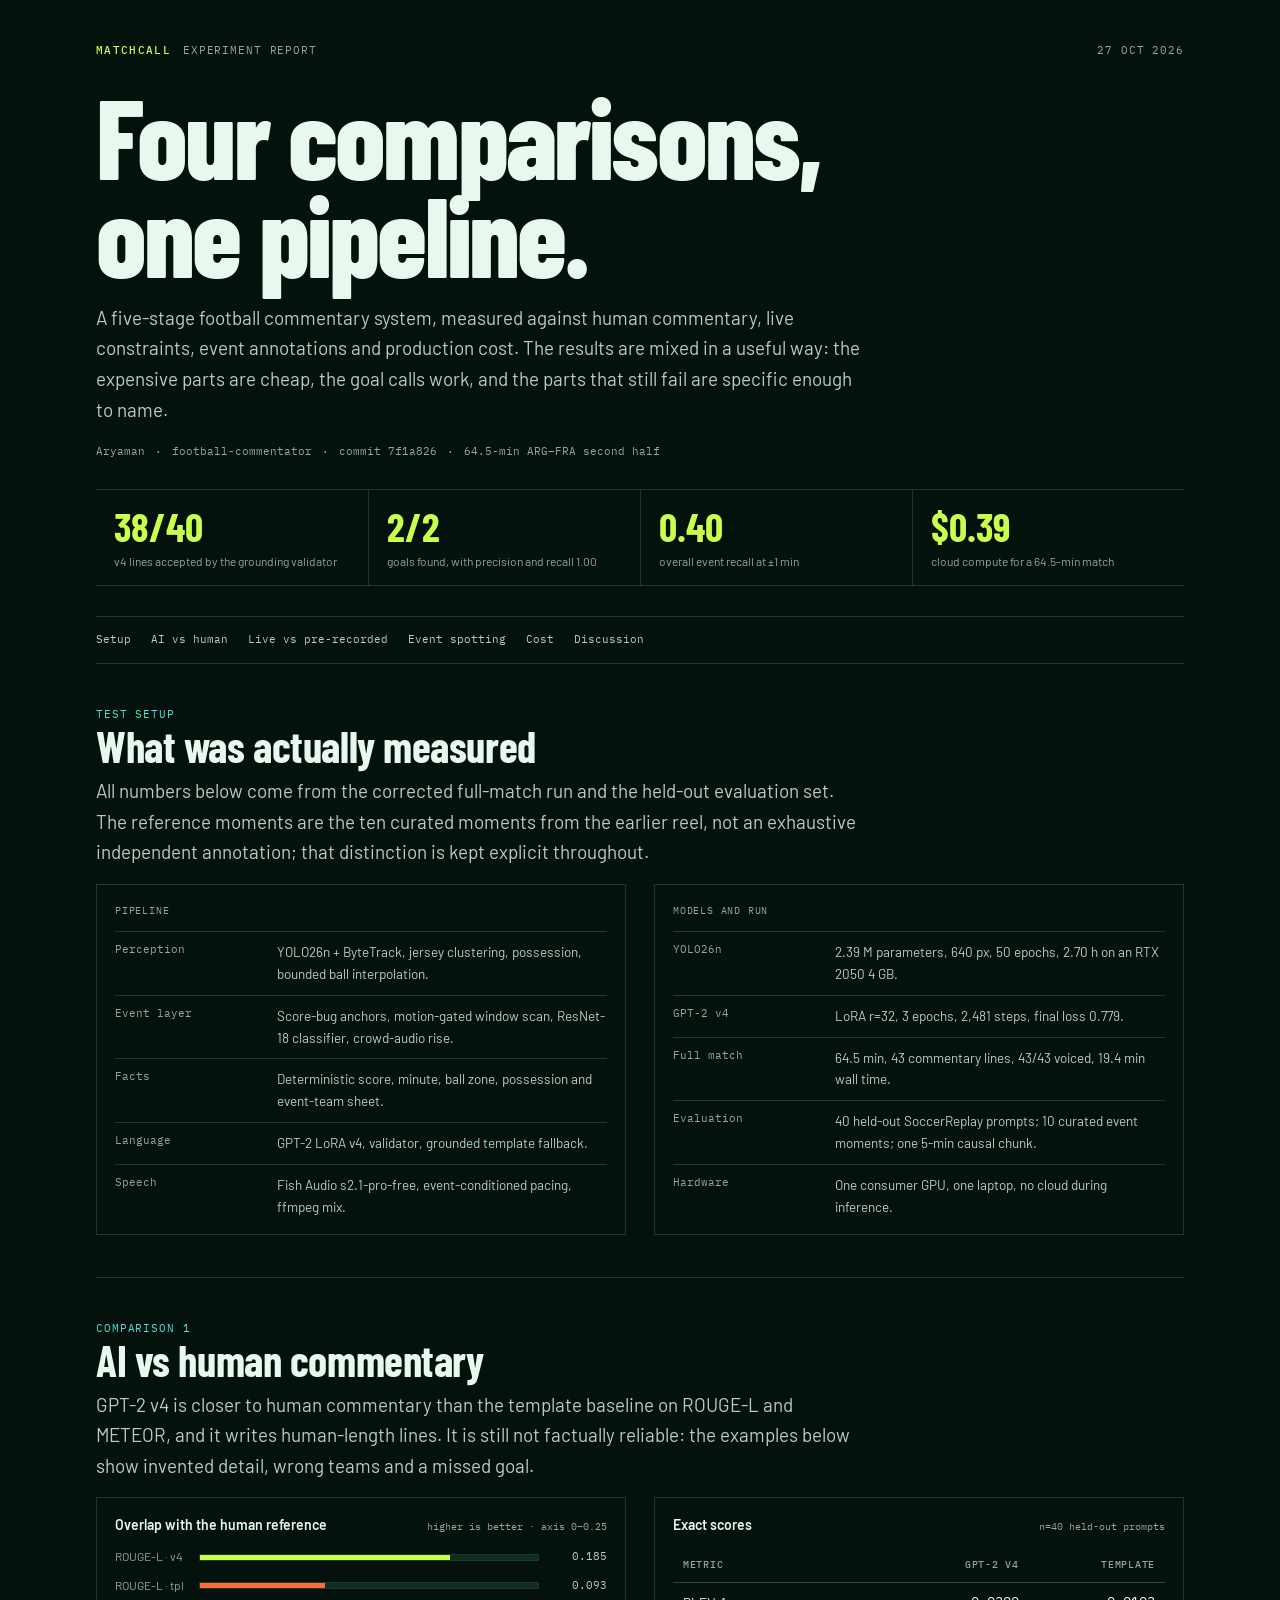
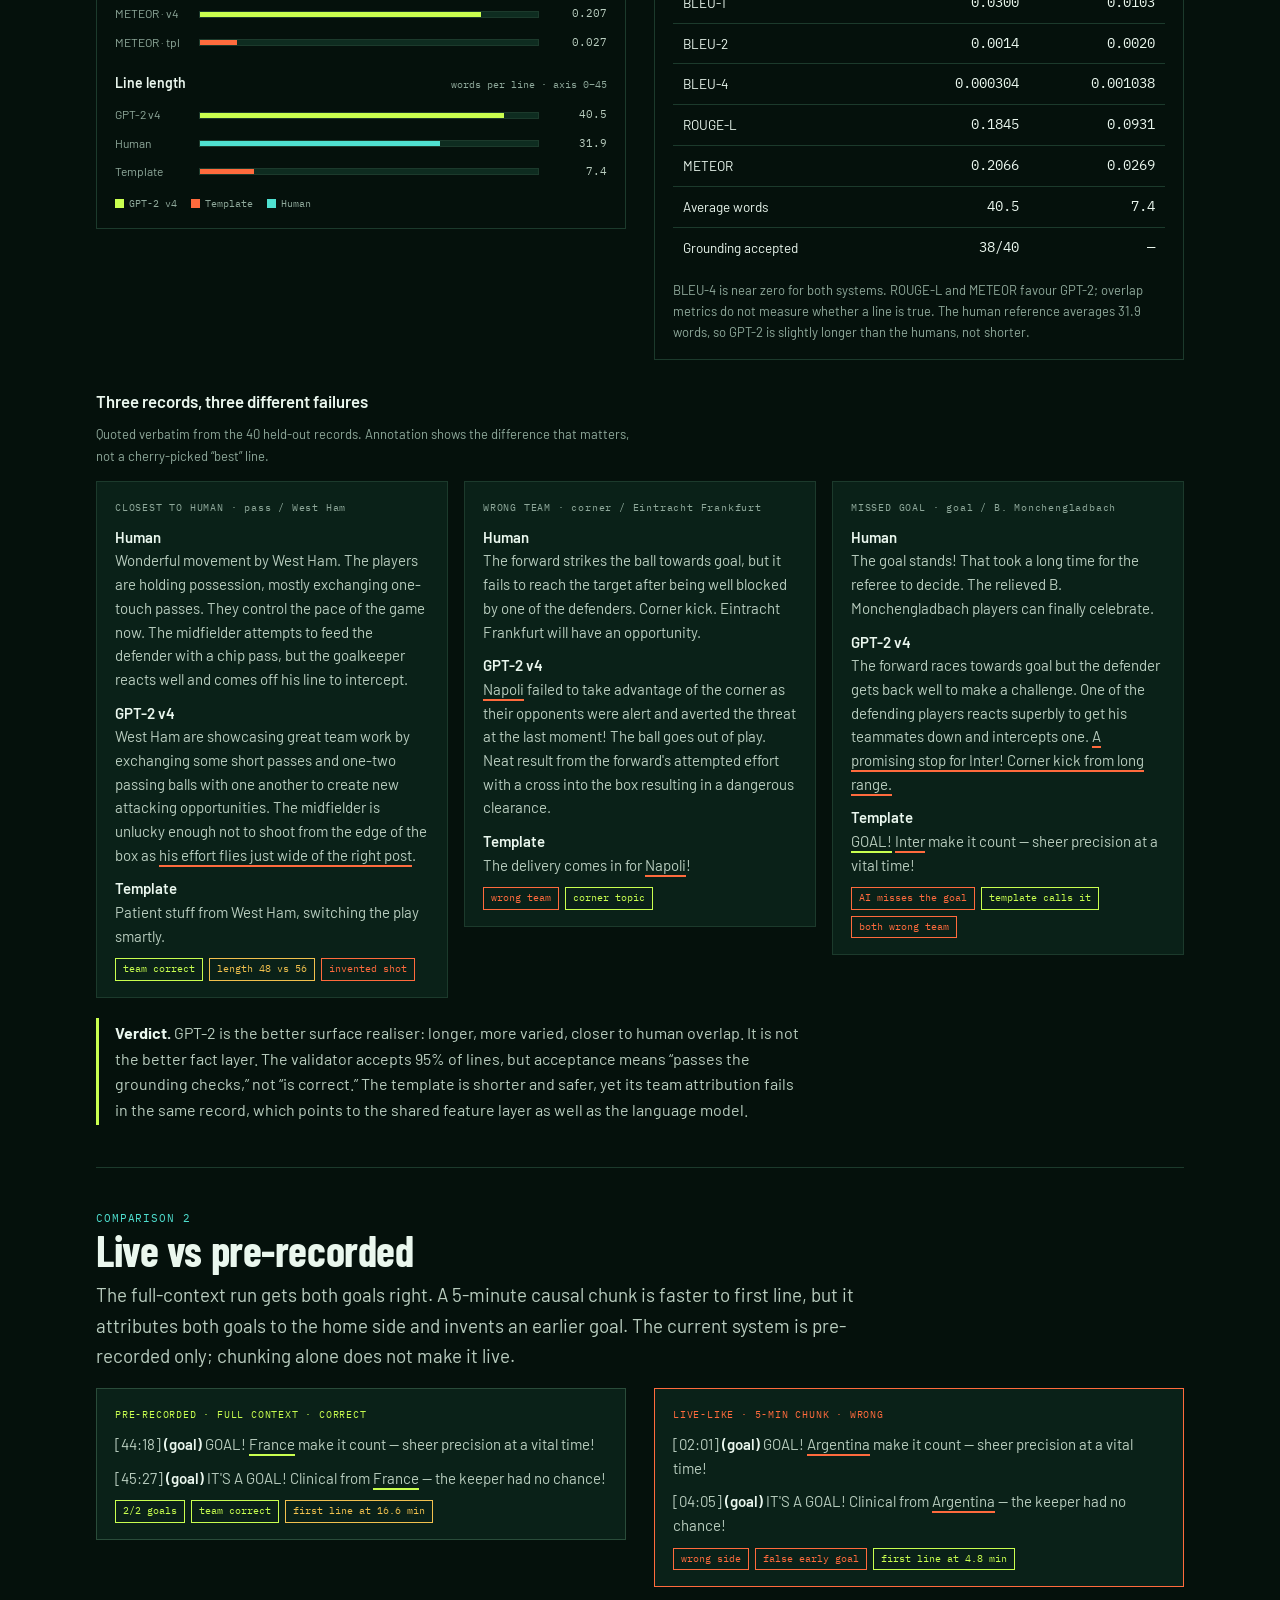
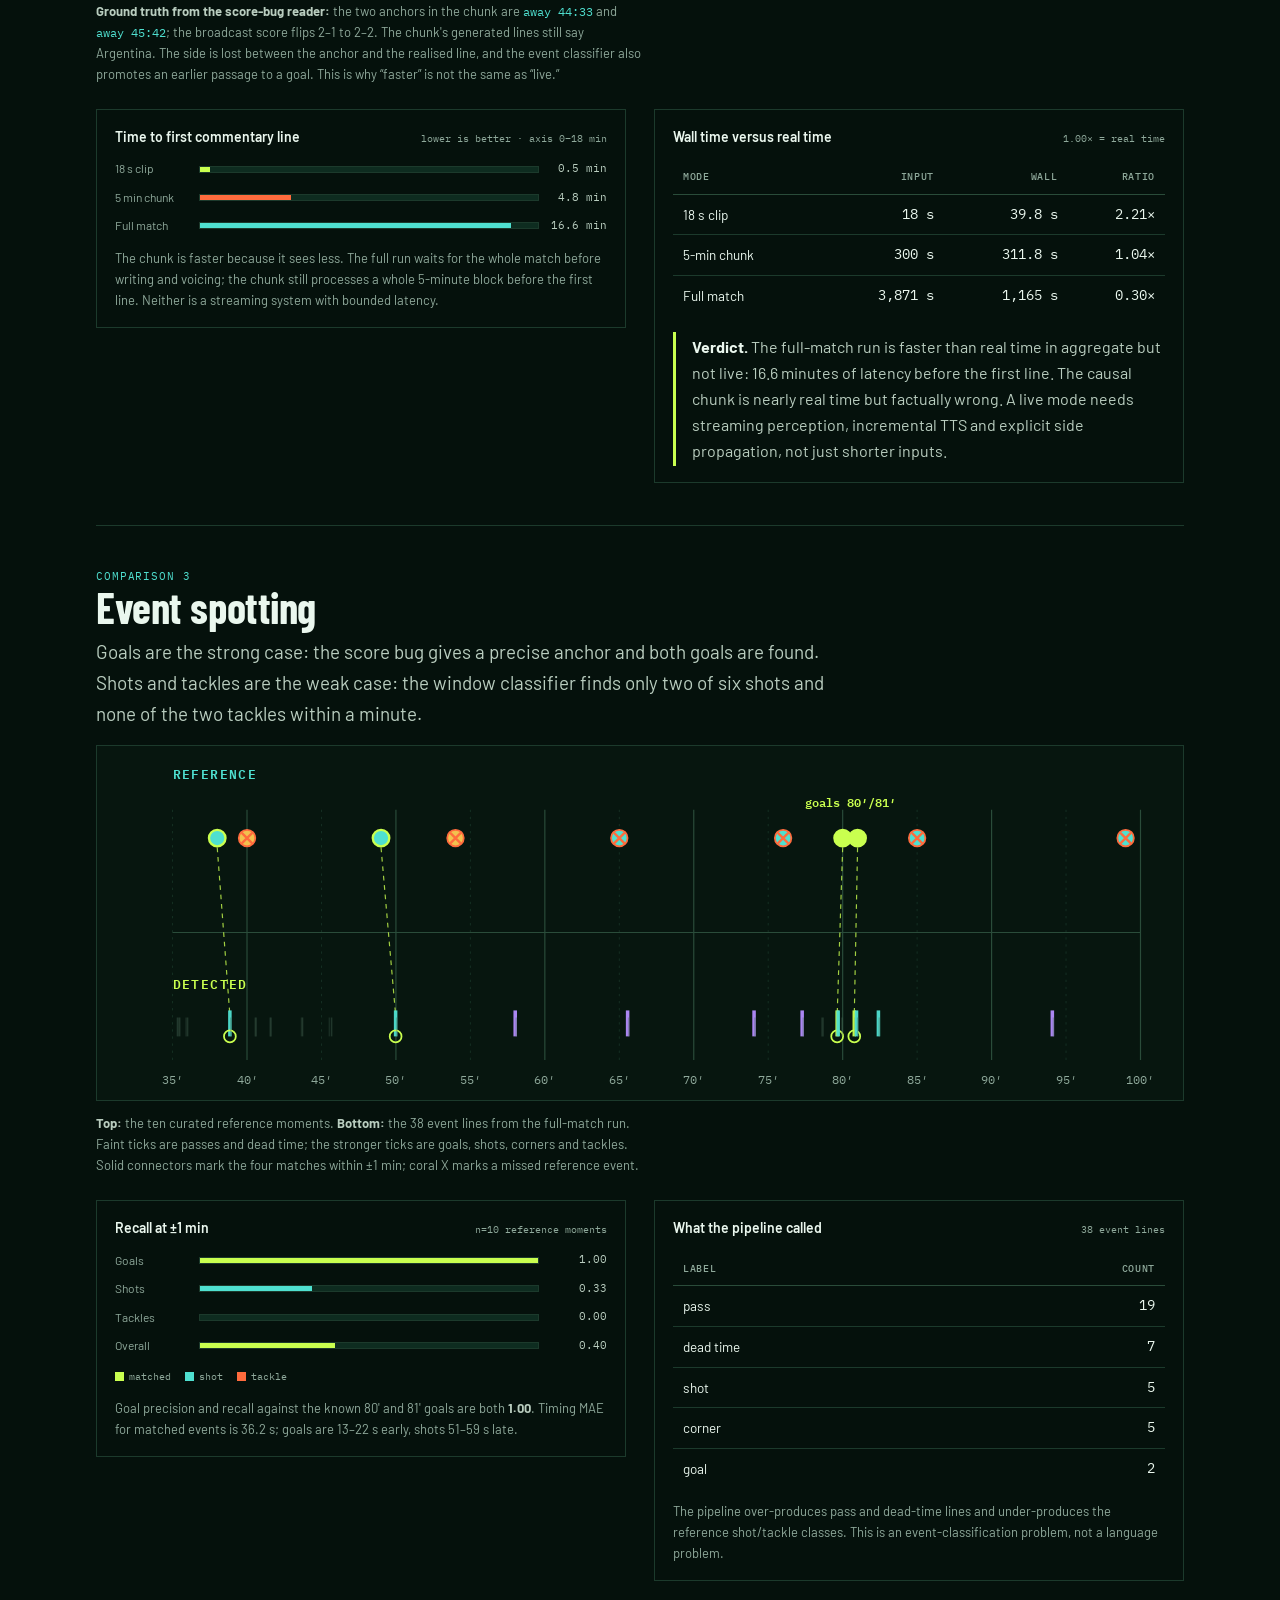
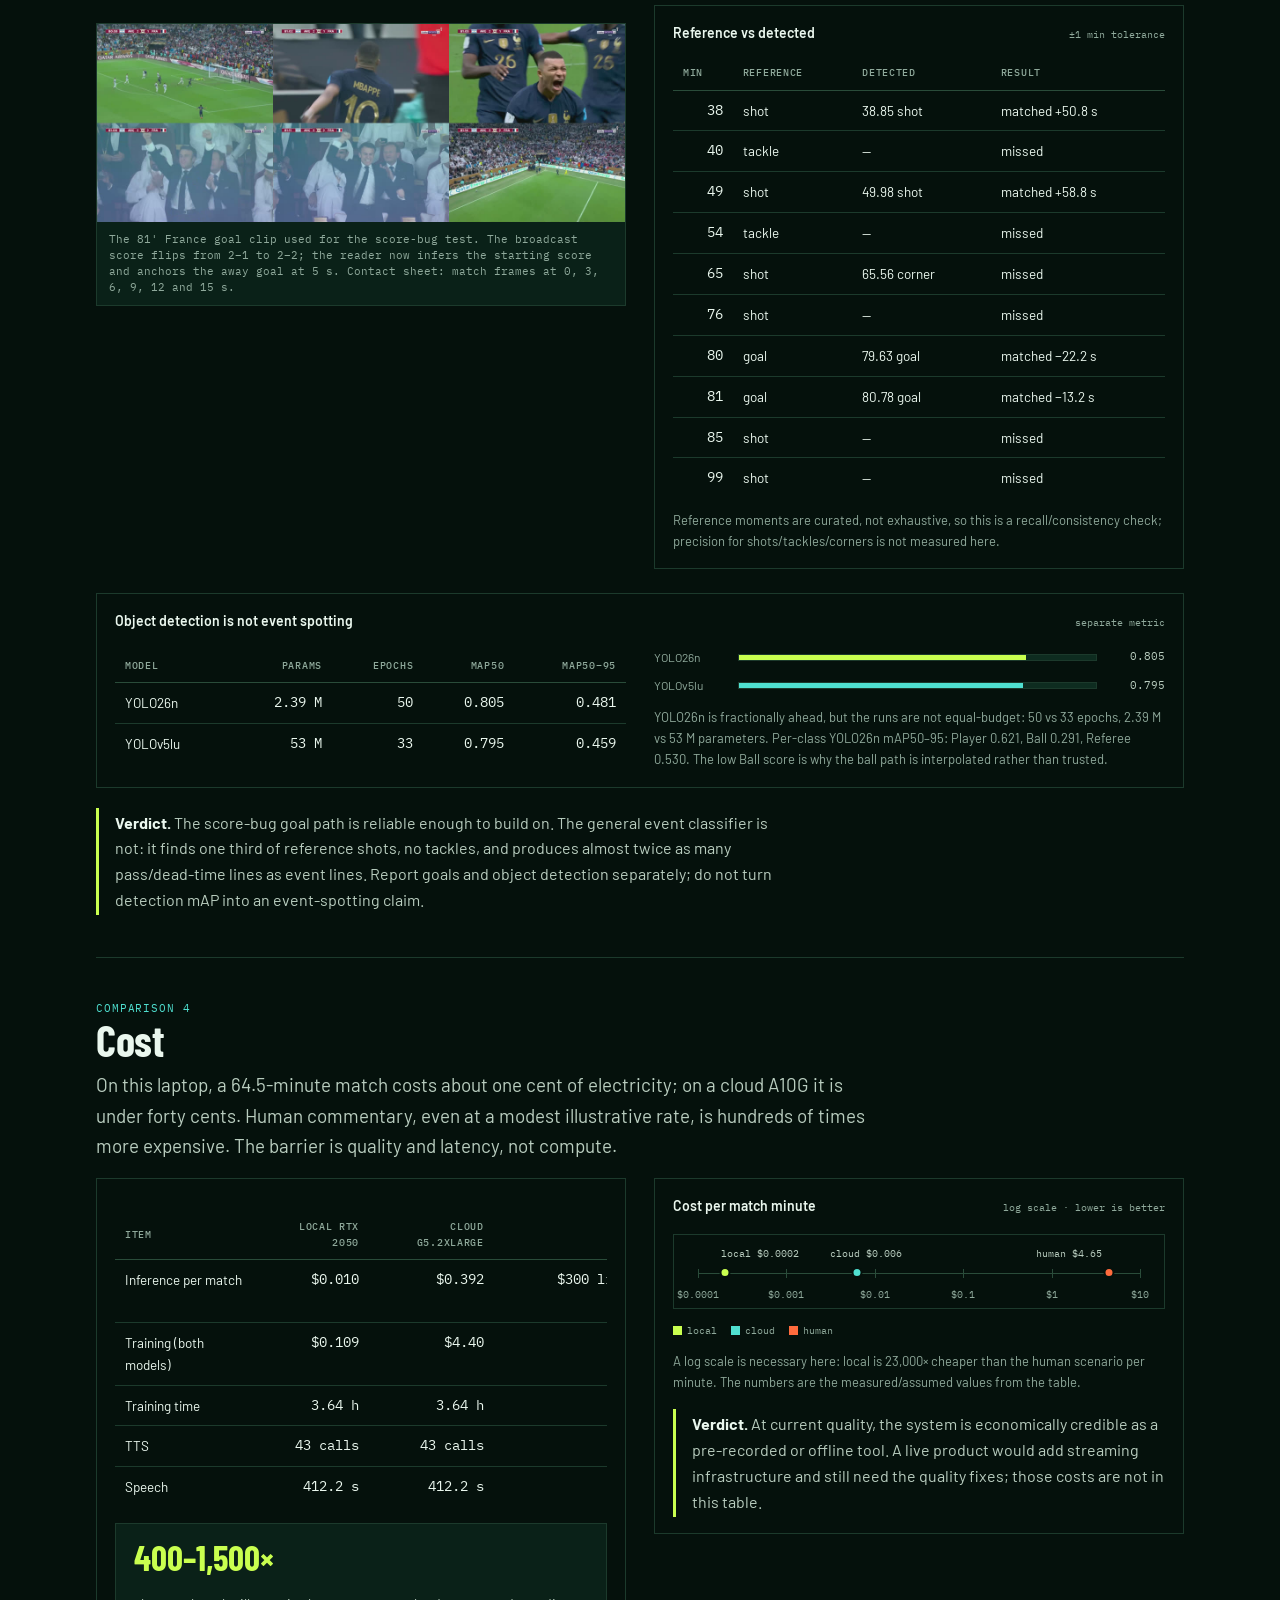
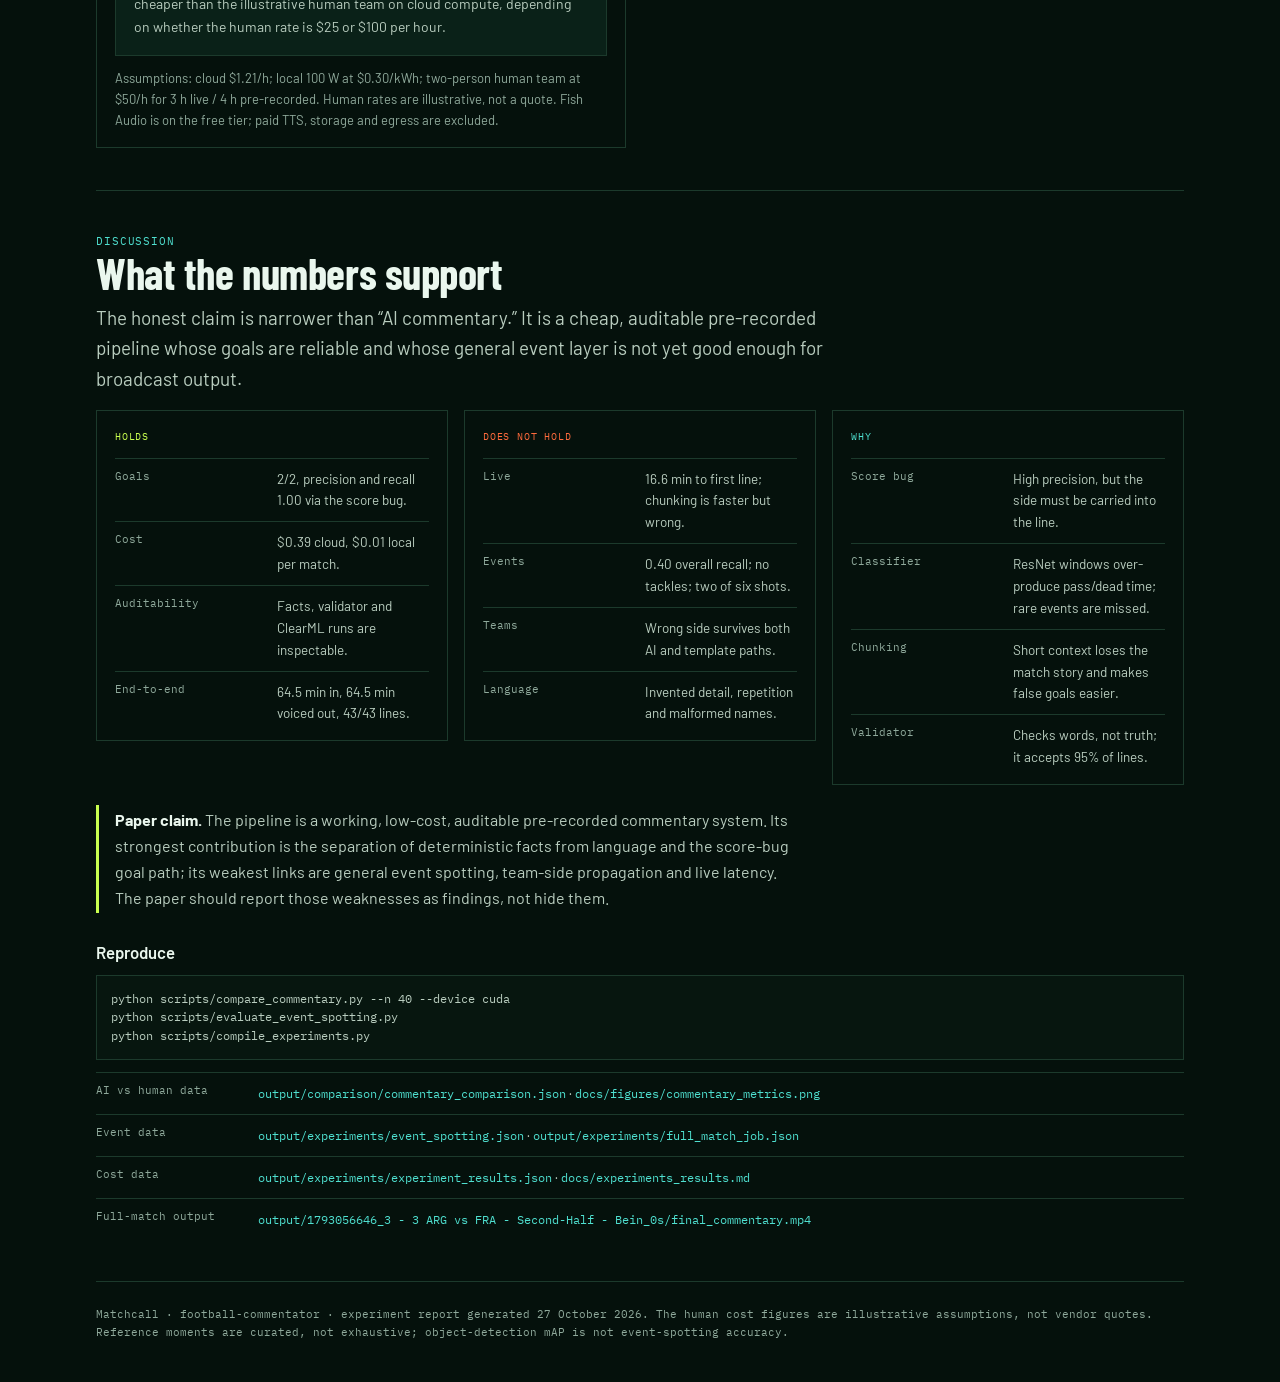
==== docs/matchcall_experiments.html @ 0ee52c67 "Add the research-paper experiment report with visuals HTML and print-ready PDF covering AI vs human " ====
<!doctype html>
<html lang="en">
<head>
<meta charset="utf-8">
<meta name="viewport" content="width=device-width, initial-scale=1, viewport-fit=cover">
<meta name="claude:viewport-fit-sides" content="cover">
<title>Matchcall Experiments</title>
<link rel="preconnect" href="https://fonts.googleapis.com">
<link rel="preconnect" href="https://fonts.gstatic.com" crossorigin>
<link href="https://fonts.googleapis.com/css2?family=Barlow+Condensed:wght@600;700;800&family=Barlow:wght@400;500;600&family=IBM+Plex+Mono:wght@400;500&display=swap" rel="stylesheet">
<style>
:root{
  color-scheme: dark;
  --bg:#05110C; --panel:#0A2118; --panel2:#0E2C20;
  --line:#1C3A2C; --line2:#2A4C3A;
  --ink:#EAF7EE; --ink2:#B9CDBF; --muted:#8FA99B;
  --lime:#C9FF4F; --coral:#FF6B3D; --sky:#4FE0D0; --gold:#F2C14E;
  --display:"Barlow Condensed","Arial Narrow",sans-serif;
  --body:"Barlow","Segoe UI",system-ui,sans-serif;
  --mono:"IBM Plex Mono",ui-monospace,monospace;
}
*{box-sizing:border-box}
body{margin:0;background:var(--bg);color:var(--ink);font:16px/1.62 var(--body);
  -webkit-font-smoothing:antialiased}
.wrap{width:min(1120px,100%);margin:auto;
  padding-left:max(16px,env(safe-area-inset-left,0px));
  padding-right:max(16px,env(safe-area-inset-right,0px))}
a{color:var(--lime);text-underline-offset:3px}
a:focus-visible,button:focus-visible{outline:2px solid var(--lime);outline-offset:3px}
h1,h2,h3,p,figure,table{margin:0}
h1,h2{font-family:var(--display);text-wrap:balance}
h1{font-size:clamp(3.4rem,8.8vw,7rem);font-weight:800;line-height:.88;
  letter-spacing:-.025em;max-width:900px}
h2{font-size:clamp(1.8rem,4vw,2.7rem);font-weight:700;line-height:1.02;
  letter-spacing:-.01em}
h3{font-size:1.05rem;font-weight:600;line-height:1.35}
.lead{color:var(--ink2);font-size:clamp(1.02rem,1.5vw,1.18rem);max-width:70ch}
.muted{color:var(--muted)}
.mono{font-family:var(--mono);font-variant-numeric:tabular-nums}
.header{padding-block:42px 30px;border-bottom:1px solid var(--line)}
.topline{display:flex;align-items:baseline;gap:12px;flex-wrap:wrap;
  font-family:var(--mono);font-size:11px;letter-spacing:.08em;color:var(--muted)}
.brand{color:var(--lime);font-weight:500;letter-spacing:.12em}
.topline .date{margin-left:auto}
.header h1{margin-top:26px}
.header .lead{margin-top:20px}
.byline{display:flex;gap:10px;flex-wrap:wrap;margin-top:18px;color:var(--muted);
  font-family:var(--mono);font-size:11px}
.stat-band{display:grid;grid-template-columns:repeat(4,minmax(0,1fr));
  margin-top:28px;border-top:1px solid var(--line);border-bottom:1px solid var(--line)}
.stat{padding:16px 18px 14px;border-left:1px solid var(--line)}
.stat:first-child{border-left:0}
.stat b{display:block;font-family:var(--display);font-size:clamp(1.8rem,3.5vw,2.5rem);
  line-height:1;font-weight:700;color:var(--lime)}
.stat span{display:block;margin-top:6px;color:var(--muted);font-size:12px}
.nav{display:flex;gap:20px;flex-wrap:wrap;padding-block:14px;border-bottom:1px solid var(--line);
  font-family:var(--mono);font-size:11px}
.nav a{color:var(--ink2);text-decoration:none}
.nav a:hover{color:var(--lime)}
.section{border-top:1px solid var(--line);padding-block:42px}
.section:first-of-type{border-top:0}
.section-head{display:flex;align-items:flex-end;justify-content:space-between;
  gap:18px;flex-wrap:wrap;margin-bottom:16px}
.section-tag{font-family:var(--mono);font-size:11px;letter-spacing:.08em;
  color:var(--sky);text-transform:uppercase}
.section-head h2{max-width:760px}
.section-head .lead{margin-top:8px}
.grid2{display:grid;grid-template-columns:repeat(2,minmax(0,1fr));gap:28px;align-items:start}
.grid3{display:grid;grid-template-columns:repeat(3,minmax(0,1fr));gap:16px;align-items:start}
.grid2>*,.grid3>*{min-width:0}
.panel{background:var(--panel);border:1px solid var(--line);padding:18px 18px 16px}
.panel.plain{background:transparent}
.panel h3{color:var(--ink)}
.panel .small{font-size:13px;color:var(--muted);margin-top:6px}
.kicker{font-family:var(--mono);font-size:10px;letter-spacing:.08em;color:var(--muted)}
.quote{font-size:15px;line-height:1.58;color:var(--ink2);margin-top:10px}
.quote strong{color:var(--ink);font-weight:600}
mark{background:transparent;color:inherit;border-bottom:2px solid var(--gold);padding-bottom:1px}
mark.bad{border-color:var(--coral)}
mark.good{border-color:var(--lime)}
.tag-row{display:flex;gap:6px;flex-wrap:wrap;margin-top:10px}
.tag{font-family:var(--mono);font-size:10px;padding:2px 7px;border:1px solid var(--line2);
  color:var(--ink2);white-space:nowrap}
.tag.good{border-color:var(--lime);color:var(--lime)}
.tag.bad{border-color:var(--coral);color:var(--coral)}
.tag.warn{border-color:var(--gold);color:var(--gold)}
.table-wrap{overflow-x:auto;margin-top:14px}
.table-wrap.wide table{min-width:620px}
table{width:100%;border-collapse:collapse;font-size:13.5px}
th{font-family:var(--mono);font-size:10px;letter-spacing:.07em;text-transform:uppercase;
  color:var(--muted);text-align:left;font-weight:500;padding:8px 10px;border-bottom:1px solid var(--line2)}
td{padding:9px 10px;border-bottom:1px solid var(--line);vertical-align:top}
td.num,th.num{text-align:right;font-family:var(--mono);font-variant-numeric:tabular-nums}
tr:last-child td{border-bottom:0}
.chart-title{display:flex;justify-content:space-between;align-items:baseline;
  gap:12px;flex-wrap:wrap;margin-bottom:4px}
.chart-title h3{font-size:14px}
.chart-note{font-family:var(--mono);font-size:10px;color:var(--muted)}
.bars{margin-top:12px;display:flex;flex-direction:column;gap:9px}
.bar-line{display:grid;grid-template-columns:74px minmax(0,1fr) 58px;gap:10px;
  align-items:center}
.bar-label{font-size:12px;color:var(--muted)}
.bar-track{height:7px;background:var(--panel2);border:1px solid var(--line);overflow:hidden}
.bar-fill{display:block;height:100%;background:var(--lime)}
.bar-fill.tpl{background:var(--coral)}
.bar-fill.sky{background:var(--sky)}
.bar-value{font-family:var(--mono);font-size:11px;text-align:right;color:var(--ink2)}
.log-chart{position:relative;margin-top:18px;padding:38px 16px 34px;
  border:1px solid var(--line);background:transparent;overflow-x:auto}
.log-line{position:relative;height:1px;background:var(--line2);margin:0 8px;min-width:420px}
.log-tick{position:absolute;top:-4px;width:1px;height:9px;background:var(--line2)}
.log-lab{position:absolute;top:14px;transform:translateX(-50%);font-family:var(--mono);
  font-size:9.5px;color:var(--muted);white-space:nowrap}
.log-dot{position:absolute;top:-6px;width:11px;height:11px;border-radius:50%;
  transform:translateX(-50%);border:2px solid var(--bg)}
.log-dot-label{position:absolute;top:-27px;transform:translateX(-50%);
  font-family:var(--mono);font-size:10px;color:var(--ink2);white-space:nowrap}
.log-note{font-family:var(--mono);font-size:10px;color:var(--muted);margin-top:8px}
.legend{display:flex;gap:14px;flex-wrap:wrap;margin-top:14px;font-family:var(--mono);
  font-size:10px;color:var(--muted)}
.legend i{display:inline-block;width:9px;height:9px;margin-right:5px;vertical-align:-1px}
.timeline-wrap{overflow-x:auto;margin-top:16px;border:1px solid var(--line);background:#07160F}
.timeline{display:block;min-width:760px;width:100%;height:auto}
.verdict{border-left:3px solid var(--lime);padding:2px 0 2px 16px;margin-top:20px}
.verdict p{color:var(--ink2);max-width:76ch}
.verdict strong{color:var(--ink)}
.callout{display:flex;gap:18px;align-items:baseline;flex-wrap:wrap;margin-top:16px;
  padding:16px 18px;border:1px solid var(--line);background:var(--panel)}
.callout b{font-family:var(--display);font-size:2.2rem;line-height:1;color:var(--lime)}
.callout span{color:var(--ink2);font-size:14px}
.figure{margin-top:18px;border:1px solid var(--line);background:var(--panel)}
.figure img{display:block;width:100%;height:auto;max-width:100%}
.figure figcaption{padding:10px 12px;font-family:var(--mono);font-size:10.5px;
  color:var(--muted);line-height:1.5}
.note{font-size:13px;color:var(--muted);margin-top:12px;max-width:78ch}
.note strong{color:var(--ink2)}
.footer{border-top:1px solid var(--line);padding-block:24px 40px;margin-top:10px;
  font-family:var(--mono);font-size:10.5px;color:var(--muted);line-height:1.7}
code{font-family:var(--mono);font-size:.92em;color:var(--sky)}
pre{font-family:var(--mono);font-size:11.5px;line-height:1.6;color:var(--ink2);
  background:#07160F;border:1px solid var(--line);padding:14px;overflow-x:auto}
.small-list{display:grid;gap:10px;margin-top:12px}
.small-list div{display:grid;grid-template-columns:150px minmax(0,1fr);gap:12px;
  border-top:1px solid var(--line);padding-top:9px}
.small-list dt,.small-list .k{font-family:var(--mono);font-size:10.5px;color:var(--muted)}
.small-list .v{font-size:13.5px;color:var(--ink2)}
@media(max-width:820px){
  .grid2,.grid3{grid-template-columns:1fr}
  .stat-band{grid-template-columns:repeat(2,minmax(0,1fr))}
  .stat:nth-child(3){border-left:0}
}
@media(max-width:520px){
  .bar-line{grid-template-columns:64px minmax(0,1fr) 52px}
  .small-list div{grid-template-columns:1fr;gap:3px}
}
@media(prefers-reduced-motion:reduce){*{scroll-behavior:auto!important}}
@media print{
  :root{color-scheme:light;--bg:#fff;--panel:#f6f8f6;--panel2:#eef2ee;
    --line:#d8ded9;--line2:#c3ccc5;--ink:#111;--ink2:#333;--muted:#666;
    --lime:#2f7a00;--coral:#b23b1f;--sky:#006b73;--gold:#8a5a00}
  body{background:#fff;color:#111;font-size:10.5pt;
    -webkit-print-color-adjust:exact;print-color-adjust:exact}
  .wrap{width:100%;padding-left:0;padding-right:0}
  .header{padding-block:0 18px}
  h1{font-size:34pt}
  h2{font-size:22pt}
  .section{padding-block:20px}
  .nav{display:none}
  .panel,.figure,.timeline-wrap,.callout,.bar-line,.log-chart{break-inside:avoid}
  h2,h3{break-after:avoid}
  #cost{break-before:page}
  .timeline-wrap,.table-wrap,.log-chart{overflow:visible!important}
  .timeline-wrap .timeline,svg.timeline{min-width:0!important;width:100%!important}
  .log-chart{background:#f6f8f6!important;border-color:#d8ded9!important}
  .table-wrap.wide table{min-width:0}
  .log-line{min-width:0}
  a{color:#111;text-decoration:none}
  .footer{color:#555}
}
@page{margin:14mm}
</style>
</head>
<body>
<div class="wrap">

<header class="header">
  <div class="topline">
    <span class="brand">MATCHCALL</span>
    <span>EXPERIMENT REPORT</span>
    <span class="date">27 OCT 2026</span>
  </div>
  <h1>Four comparisons,<br>one pipeline.</h1>
  <p class="lead">A five-stage football commentary system, measured against human commentary,
    live constraints, event annotations and production cost. The results are mixed in a useful
    way: the expensive parts are cheap, the goal calls work, and the parts that still fail are
    specific enough to name.</p>
  <div class="byline">
    <span>Aryaman</span><span>·</span><span>football-commentator</span><span>·</span>
    <span>commit 7f1a826</span><span>·</span><span>64.5-min ARG–FRA second half</span>
  </div>
  <div class="stat-band" aria-label="Headline measurements">
    <div class="stat"><b>38/40</b><span>v4 lines accepted by the grounding validator</span></div>
    <div class="stat"><b>2/2</b><span>goals found, with precision and recall 1.00</span></div>
    <div class="stat"><b>0.40</b><span>overall event recall at ±1 min</span></div>
    <div class="stat"><b>$0.39</b><span>cloud compute for a 64.5-min match</span></div>
  </div>
</header>

<nav class="nav" aria-label="Sections">
  <a href="#setup">Setup</a>
  <a href="#ai-human">AI vs human</a>
  <a href="#live">Live vs pre-recorded</a>
  <a href="#events">Event spotting</a>
  <a href="#cost">Cost</a>
  <a href="#discussion">Discussion</a>
</nav>

<main>

<section class="section" id="setup">
  <div class="section-head">
    <div>
      <div class="section-tag">Test setup</div>
      <h2>What was actually measured</h2>
      <p class="lead">All numbers below come from the corrected full-match run and the held-out
        evaluation set. The reference moments are the ten curated moments from the earlier reel,
        not an exhaustive independent annotation; that distinction is kept explicit throughout.</p>
    </div>
  </div>
  <div class="grid2">
    <div class="panel plain">
      <div class="kicker">PIPELINE</div>
      <div class="small-list">
        <div><span class="k">Perception</span><span class="v">YOLO26n + ByteTrack, jersey clustering, possession, bounded ball interpolation.</span></div>
        <div><span class="k">Event layer</span><span class="v">Score-bug anchors, motion-gated window scan, ResNet-18 classifier, crowd-audio rise.</span></div>
        <div><span class="k">Facts</span><span class="v">Deterministic score, minute, ball zone, possession and event-team sheet.</span></div>
        <div><span class="k">Language</span><span class="v">GPT-2 LoRA v4, validator, grounded template fallback.</span></div>
        <div><span class="k">Speech</span><span class="v">Fish Audio s2.1-pro-free, event-conditioned pacing, ffmpeg mix.</span></div>
      </div>
    </div>
    <div class="panel plain">
      <div class="kicker">MODELS AND RUN</div>
      <div class="small-list">
        <div><span class="k">YOLO26n</span><span class="v">2.39 M parameters, 640 px, 50 epochs, 2.70 h on an RTX 2050 4 GB.</span></div>
        <div><span class="k">GPT-2 v4</span><span class="v">LoRA r=32, 3 epochs, 2,481 steps, final loss 0.779.</span></div>
        <div><span class="k">Full match</span><span class="v">64.5 min, 43 commentary lines, 43/43 voiced, 19.4 min wall time.</span></div>
        <div><span class="k">Evaluation</span><span class="v">40 held-out SoccerReplay prompts; 10 curated event moments; one 5-min causal chunk.</span></div>
        <div><span class="k">Hardware</span><span class="v">One consumer GPU, one laptop, no cloud during inference.</span></div>
      </div>
    </div>
  </div>
</section>

<section class="section" id="ai-human">
  <div class="section-head">
    <div>
      <div class="section-tag">Comparison 1</div>
      <h2>AI vs human commentary</h2>
      <p class="lead">GPT-2 v4 is closer to human commentary than the template baseline on
        ROUGE-L and METEOR, and it writes human-length lines. It is still not factually reliable:
        the examples below show invented detail, wrong teams and a missed goal.</p>
    </div>
  </div>

  <div class="grid2">
    <div class="panel plain">
      <div class="chart-title"><h3>Overlap with the human reference</h3><span class="chart-note">higher is better · axis 0–0.25</span></div>
      <div class="bars" aria-label="ROUGE-L and METEOR scores">
        <div class="bar-line"><span class="bar-label">ROUGE-L · v4</span><div class="bar-track"><span class="bar-fill" style="width:74%"></span></div><span class="bar-value">0.185</span></div>
        <div class="bar-line"><span class="bar-label">ROUGE-L · tpl</span><div class="bar-track"><span class="bar-fill tpl" style="width:37%"></span></div><span class="bar-value">0.093</span></div>
        <div class="bar-line"><span class="bar-label">METEOR · v4</span><div class="bar-track"><span class="bar-fill" style="width:83%"></span></div><span class="bar-value">0.207</span></div>
        <div class="bar-line"><span class="bar-label">METEOR · tpl</span><div class="bar-track"><span class="bar-fill tpl" style="width:11%"></span></div><span class="bar-value">0.027</span></div>
      </div>
      <div class="chart-title" style="margin-top:22px"><h3>Line length</h3><span class="chart-note">words per line · axis 0–45</span></div>
      <div class="bars" aria-label="Average line length">
        <div class="bar-line"><span class="bar-label">GPT-2 v4</span><div class="bar-track"><span class="bar-fill" style="width:90%"></span></div><span class="bar-value">40.5</span></div>
        <div class="bar-line"><span class="bar-label">Human</span><div class="bar-track"><span class="bar-fill sky" style="width:71%"></span></div><span class="bar-value">31.9</span></div>
        <div class="bar-line"><span class="bar-label">Template</span><div class="bar-track"><span class="bar-fill tpl" style="width:16%"></span></div><span class="bar-value">7.4</span></div>
      </div>
      <div class="legend"><span><i style="background:var(--lime)"></i>GPT-2 v4</span><span><i style="background:var(--coral)"></i>Template</span><span><i style="background:var(--sky)"></i>Human</span></div>
    </div>
    <div class="panel plain">
      <div class="chart-title"><h3>Exact scores</h3><span class="chart-note">n=40 held-out prompts</span></div>
      <div class="table-wrap">
        <table>
          <thead><tr><th>Metric</th><th class="num">GPT-2 v4</th><th class="num">Template</th></tr></thead>
          <tbody>
            <tr><td>BLEU-1</td><td class="num">0.0300</td><td class="num">0.0103</td></tr>
            <tr><td>BLEU-2</td><td class="num">0.0014</td><td class="num">0.0020</td></tr>
            <tr><td>BLEU-4</td><td class="num">0.000304</td><td class="num">0.001038</td></tr>
            <tr><td>ROUGE-L</td><td class="num">0.1845</td><td class="num">0.0931</td></tr>
            <tr><td>METEOR</td><td class="num">0.2066</td><td class="num">0.0269</td></tr>
            <tr><td>Average words</td><td class="num">40.5</td><td class="num">7.4</td></tr>
            <tr><td>Grounding accepted</td><td class="num">38/40</td><td class="num">—</td></tr>
          </tbody>
        </table>
      </div>
      <p class="note">BLEU-4 is near zero for both systems. ROUGE-L and METEOR favour GPT-2;
        overlap metrics do not measure whether a line is true. The human reference averages 31.9
        words, so GPT-2 is slightly longer than the humans, not shorter.</p>
    </div>
  </div>

  <h3 style="margin-top:30px">Three records, three different failures</h3>
  <p class="note">Quoted verbatim from the 40 held-out records. Annotation shows the difference
    that matters, not a cherry-picked “best” line.</p>

  <div class="grid3" style="margin-top:14px">
    <div class="panel">
      <div class="kicker">CLOSEST TO HUMAN · pass / West Ham</div>
      <div class="quote"><strong>Human</strong><br>Wonderful movement by West Ham. The players are holding possession, mostly exchanging one-touch passes. They control the pace of the game now. The midfielder attempts to feed the defender with a chip pass, but the goalkeeper reacts well and comes off his line to intercept.</div>
      <div class="quote"><strong>GPT-2 v4</strong><br>West Ham are showcasing great team work by exchanging some short passes and one-two passing balls with one another to create new attacking opportunities. The midfielder is unlucky enough not to shoot from the edge of the box as <mark class="bad">his effort flies just wide of the right post</mark>.</div>
      <div class="quote"><strong>Template</strong><br>Patient stuff from West Ham, switching the play smartly.</div>
      <div class="tag-row"><span class="tag good">team correct</span><span class="tag warn">length 48 vs 56</span><span class="tag bad">invented shot</span></div>
    </div>
    <div class="panel">
      <div class="kicker">WRONG TEAM · corner / Eintracht Frankfurt</div>
      <div class="quote"><strong>Human</strong><br>The forward strikes the ball towards goal, but it fails to reach the target after being well blocked by one of the defenders. Corner kick. Eintracht Frankfurt will have an opportunity.</div>
      <div class="quote"><strong>GPT-2 v4</strong><br><mark class="bad">Napoli</mark> failed to take advantage of the corner as their opponents were alert and averted the threat at the last moment! The ball goes out of play. Neat result from the forward's attempted effort with a cross into the box resulting in a dangerous clearance.</div>
      <div class="quote"><strong>Template</strong><br>The delivery comes in for <mark class="bad">Napoli</mark>!</div>
      <div class="tag-row"><span class="tag bad">wrong team</span><span class="tag good">corner topic</span></div>
    </div>
    <div class="panel">
      <div class="kicker">MISSED GOAL · goal / B. Monchengladbach</div>
      <div class="quote"><strong>Human</strong><br>The goal stands! That took a long time for the referee to decide. The relieved B. Monchengladbach players can finally celebrate.</div>
      <div class="quote"><strong>GPT-2 v4</strong><br>The forward races towards goal but the defender gets back well to make a challenge. One of the defending players reacts superbly to get his teammates down and intercepts one. <mark class="bad">A promising stop for Inter! Corner kick from long range.</mark></div>
      <div class="quote"><strong>Template</strong><br><mark class="good">GOAL!</mark> <mark class="bad">Inter</mark> make it count — sheer precision at a vital time!</div>
      <div class="tag-row"><span class="tag bad">AI misses the goal</span><span class="tag good">template calls it</span><span class="tag bad">both wrong team</span></div>
    </div>
  </div>

  <div class="verdict">
    <p><strong>Verdict.</strong> GPT-2 is the better surface realiser: longer, more varied, closer
      to human overlap. It is not the better fact layer. The validator accepts 95% of lines, but
      acceptance means “passes the grounding checks,” not “is correct.” The template is shorter
      and safer, yet its team attribution fails in the same record, which points to the shared
      feature layer as well as the language model.</p>
  </div>
</section>

<section class="section" id="live">
  <div class="section-head">
    <div>
      <div class="section-tag">Comparison 2</div>
      <h2>Live vs pre-recorded</h2>
      <p class="lead">The full-context run gets both goals right. A 5-minute causal chunk is faster
        to first line, but it attributes both goals to the home side and invents an earlier goal.
        The current system is pre-recorded only; chunking alone does not make it live.</p>
    </div>
  </div>

  <div class="grid2">
    <div class="panel" style="border-color:var(--line2)">
      <div class="kicker" style="color:var(--lime)">PRE-RECORDED · FULL CONTEXT · CORRECT</div>
      <div class="quote">[44:18] <strong>(goal)</strong> GOAL! <mark class="good">France</mark> make it count — sheer precision at a vital time!</div>
      <div class="quote">[45:27] <strong>(goal)</strong> IT'S A GOAL! Clinical from <mark class="good">France</mark> — the keeper had no chance!</div>
      <div class="tag-row"><span class="tag good">2/2 goals</span><span class="tag good">team correct</span><span class="tag warn">first line at 16.6 min</span></div>
    </div>
    <div class="panel" style="border-color:var(--coral)">
      <div class="kicker" style="color:var(--coral)">LIVE-LIKE · 5-MIN CHUNK · WRONG</div>
      <div class="quote">[02:01] <strong>(goal)</strong> GOAL! <mark class="bad">Argentina</mark> make it count — sheer precision at a vital time!</div>
      <div class="quote">[04:05] <strong>(goal)</strong> IT'S A GOAL! Clinical from <mark class="bad">Argentina</mark> — the keeper had no chance!</div>
      <div class="tag-row"><span class="tag bad">wrong side</span><span class="tag bad">false early goal</span><span class="tag good">first line at 4.8 min</span></div>
    </div>
  </div>

  <div class="note" style="margin-top:14px"><strong>Ground truth from the score-bug reader:</strong>
    the two anchors in the chunk are <code>away 44:33</code> and <code>away 45:42</code>; the
    broadcast score flips 2–1 to 2–2. The chunk's generated lines still say Argentina. The side is
    lost between the anchor and the realised line, and the event classifier also promotes an
    earlier passage to a goal. This is why “faster” is not the same as “live.”</div>

  <div class="grid2" style="margin-top:24px">
    <div class="panel plain">
      <div class="chart-title"><h3>Time to first commentary line</h3><span class="chart-note">lower is better · axis 0–18 min</span></div>
      <div class="bars" aria-label="Time to first line">
        <div class="bar-line"><span class="bar-label">18 s clip</span><div class="bar-track"><span class="bar-fill" style="width:3%"></span></div><span class="bar-value">0.5 min</span></div>
        <div class="bar-line"><span class="bar-label">5 min chunk</span><div class="bar-track"><span class="bar-fill tpl" style="width:27%"></span></div><span class="bar-value">4.8 min</span></div>
        <div class="bar-line"><span class="bar-label">Full match</span><div class="bar-track"><span class="bar-fill sky" style="width:92%"></span></div><span class="bar-value">16.6 min</span></div>
      </div>
      <p class="note">The chunk is faster because it sees less. The full run waits for the whole
        match before writing and voicing; the chunk still processes a whole 5-minute block before
        the first line. Neither is a streaming system with bounded latency.</p>
    </div>
    <div class="panel plain">
      <div class="chart-title"><h3>Wall time versus real time</h3><span class="chart-note">1.00× = real time</span></div>
      <div class="table-wrap">
        <table>
          <thead><tr><th>Mode</th><th class="num">Input</th><th class="num">Wall</th><th class="num">Ratio</th></tr></thead>
          <tbody>
            <tr><td>18 s clip</td><td class="num">18 s</td><td class="num">39.8 s</td><td class="num">2.21×</td></tr>
            <tr><td>5-min chunk</td><td class="num">300 s</td><td class="num">311.8 s</td><td class="num">1.04×</td></tr>
            <tr><td>Full match</td><td class="num">3,871 s</td><td class="num">1,165 s</td><td class="num">0.30×</td></tr>
          </tbody>
        </table>
      </div>
      <div class="verdict" style="margin-top:16px"><p><strong>Verdict.</strong> The full-match run is
        faster than real time in aggregate but not live: 16.6 minutes of latency before the first
        line. The causal chunk is nearly real time but factually wrong. A live mode needs streaming
        perception, incremental TTS and explicit side propagation, not just shorter inputs.</p></div>
    </div>
  </div>
</section>

<section class="section" id="events">
  <div class="section-head">
    <div>
      <div class="section-tag">Comparison 3</div>
      <h2>Event spotting</h2>
      <p class="lead">Goals are the strong case: the score bug gives a precise anchor and both
        goals are found. Shots and tackles are the weak case: the window classifier finds only two
        of six shots and none of the two tackles within a minute.</p>
    </div>
  </div>

  <div class="timeline-wrap" aria-label="Reference events versus detected events timeline">
    <svg id="event-timeline" class="timeline" viewBox="0 0 920 300" role="img"
         aria-label="Timeline from minute 35 to 100. Reference events on top, detected events below. Goals at 80 and 81 are matched; most shots and both tackles are missed."></svg>
  </div>
  <p class="note"><strong>Top:</strong> the ten curated reference moments. <strong>Bottom:</strong>
    the 38 event lines from the full-match run. Faint ticks are passes and dead time; the stronger
    ticks are goals, shots, corners and tackles. Solid connectors mark the four matches within
    ±1 min; coral X marks a missed reference event.</p>

  <div class="grid2" style="margin-top:24px">
    <div class="panel plain">
      <div class="chart-title"><h3>Recall at ±1 min</h3><span class="chart-note">n=10 reference moments</span></div>
      <div class="bars" aria-label="Event recall by kind">
        <div class="bar-line"><span class="bar-label">Goals</span><div class="bar-track"><span class="bar-fill" style="width:100%"></span></div><span class="bar-value">1.00</span></div>
        <div class="bar-line"><span class="bar-label">Shots</span><div class="bar-track"><span class="bar-fill sky" style="width:33%"></span></div><span class="bar-value">0.33</span></div>
        <div class="bar-line"><span class="bar-label">Tackles</span><div class="bar-track"><span class="bar-fill tpl" style="width:0%"></span></div><span class="bar-value">0.00</span></div>
        <div class="bar-line"><span class="bar-label">Overall</span><div class="bar-track"><span class="bar-fill" style="width:40%"></span></div><span class="bar-value">0.40</span></div>
      </div>
      <div class="legend"><span><i style="background:var(--lime)"></i>matched</span><span><i style="background:var(--sky)"></i>shot</span><span><i style="background:var(--coral)"></i>tackle</span></div>
      <p class="note">Goal precision and recall against the known 80' and 81' goals are both
        <strong>1.00</strong>. Timing MAE for matched events is 36.2 s; goals are 13–22 s early,
        shots 51–59 s late.</p>
    </div>
    <div class="panel plain">
      <div class="chart-title"><h3>What the pipeline called</h3><span class="chart-note">38 event lines</span></div>
      <div class="table-wrap">
        <table>
          <thead><tr><th>Label</th><th class="num">Count</th></tr></thead>
          <tbody>
            <tr><td>pass</td><td class="num">19</td></tr>
            <tr><td>dead time</td><td class="num">7</td></tr>
            <tr><td>shot</td><td class="num">5</td></tr>
            <tr><td>corner</td><td class="num">5</td></tr>
            <tr><td>goal</td><td class="num">2</td></tr>
          </tbody>
        </table>
      </div>
      <p class="note">The pipeline over-produces pass and dead-time lines and under-produces
        the reference shot/tackle classes. This is an event-classification problem, not a
        language problem.</p>
    </div>
  </div>

  <div class="grid2" style="margin-top:24px">
    <figure class="figure">
      <img src="goal_clip_contact.jpg" alt="Six frames from the 81st-minute France goal clip; the broadcast score bug changes from Argentina 2–1 France to Argentina 2–2 France.">
      <figcaption>The 81' France goal clip used for the score-bug test. The broadcast score flips
        from 2–1 to 2–2; the reader now infers the starting score and anchors the away goal at 5 s.
        Contact sheet: match frames at 0, 3, 6, 9, 12 and 15 s.</figcaption>
    </figure>
    <div class="panel plain">
      <div class="chart-title"><h3>Reference vs detected</h3><span class="chart-note">±1 min tolerance</span></div>
      <div class="table-wrap">
        <table>
          <thead><tr><th>Min</th><th>Reference</th><th>Detected</th><th>Result</th></tr></thead>
          <tbody>
            <tr><td class="num">38</td><td>shot</td><td>38.85 shot</td><td>matched +50.8 s</td></tr>
            <tr><td class="num">40</td><td>tackle</td><td>—</td><td>missed</td></tr>
            <tr><td class="num">49</td><td>shot</td><td>49.98 shot</td><td>matched +58.8 s</td></tr>
            <tr><td class="num">54</td><td>tackle</td><td>—</td><td>missed</td></tr>
            <tr><td class="num">65</td><td>shot</td><td>65.56 corner</td><td>missed</td></tr>
            <tr><td class="num">76</td><td>shot</td><td>—</td><td>missed</td></tr>
            <tr><td class="num">80</td><td>goal</td><td>79.63 goal</td><td>matched −22.2 s</td></tr>
            <tr><td class="num">81</td><td>goal</td><td>80.78 goal</td><td>matched −13.2 s</td></tr>
            <tr><td class="num">85</td><td>shot</td><td>—</td><td>missed</td></tr>
            <tr><td class="num">99</td><td>shot</td><td>—</td><td>missed</td></tr>
          </tbody>
        </table>
      </div>
      <p class="note">Reference moments are curated, not exhaustive, so this is a recall/consistency
        check; precision for shots/tackles/corners is not measured here.</p>
    </div>
  </div>

  <div class="panel plain" style="margin-top:24px">
    <div class="chart-title"><h3>Object detection is not event spotting</h3><span class="chart-note">separate metric</span></div>
    <div class="grid2">
      <div class="table-wrap">
        <table>
          <thead><tr><th>Model</th><th class="num">Params</th><th class="num">Epochs</th><th class="num">mAP50</th><th class="num">mAP50–95</th></tr></thead>
          <tbody>
            <tr><td>YOLO26n</td><td class="num">2.39 M</td><td class="num">50</td><td class="num">0.805</td><td class="num">0.481</td></tr>
            <tr><td>YOLOv5lu</td><td class="num">53 M</td><td class="num">33</td><td class="num">0.795</td><td class="num">0.459</td></tr>
          </tbody>
        </table>
      </div>
      <div>
        <div class="bars" aria-label="YOLO mAP comparison">
          <div class="bar-line"><span class="bar-label">YOLO26n</span><div class="bar-track"><span class="bar-fill" style="width:80.5%"></span></div><span class="bar-value">0.805</span></div>
          <div class="bar-line"><span class="bar-label">YOLOv5lu</span><div class="bar-track"><span class="bar-fill sky" style="width:79.5%"></span></div><span class="bar-value">0.795</span></div>
        </div>
        <p class="note">YOLO26n is fractionally ahead, but the runs are not equal-budget: 50 vs
          33 epochs, 2.39 M vs 53 M parameters. Per-class YOLO26n mAP50–95: Player 0.621, Ball 0.291,
          Referee 0.530. The low Ball score is why the ball path is interpolated rather than trusted.</p>
      </div>
    </div>
  </div>

  <div class="verdict">
    <p><strong>Verdict.</strong> The score-bug goal path is reliable enough to build on. The general
      event classifier is not: it finds one third of reference shots, no tackles, and produces
      almost twice as many pass/dead-time lines as event lines. Report goals and object detection
      separately; do not turn detection mAP into an event-spotting claim.</p>
  </div>
</section>

<section class="section" id="cost">
  <div class="section-head">
    <div>
      <div class="section-tag">Comparison 4</div>
      <h2>Cost</h2>
      <p class="lead">On this laptop, a 64.5-minute match costs about one cent of electricity;
        on a cloud A10G it is under forty cents. Human commentary, even at a modest illustrative
        rate, is hundreds of times more expensive. The barrier is quality and latency, not compute.</p>
    </div>
  </div>

  <div class="grid2">
    <div class="panel plain">
      <div class="table-wrap wide">
        <table>
          <thead><tr><th>Item</th><th class="num">Local RTX 2050</th><th class="num">Cloud g5.2xlarge</th><th class="num">Human team</th></tr></thead>
          <tbody>
            <tr><td>Inference per match</td><td class="num">$0.010</td><td class="num">$0.392</td><td class="num">$300 live / $400 pre-recorded</td></tr>
            <tr><td>Training (both models)</td><td class="num">$0.109</td><td class="num">$4.40</td><td class="num">—</td></tr>
            <tr><td>Training time</td><td class="num">3.64 h</td><td class="num">3.64 h</td><td class="num">—</td></tr>
            <tr><td>TTS</td><td class="num">43 calls</td><td class="num">43 calls</td><td class="num">—</td></tr>
            <tr><td>Speech</td><td class="num">412.2 s</td><td class="num">412.2 s</td><td class="num">—</td></tr>
          </tbody>
        </table>
      </div>
      <div class="callout"><b>400–1,500×</b><span>cheaper than the illustrative human team on cloud
        compute, depending on whether the human rate is $25 or $100 per hour.</span></div>
      <p class="note">Assumptions: cloud $1.21/h; local 100 W at $0.30/kWh; two-person human team
        at $50/h for 3 h live / 4 h pre-recorded. Human rates are illustrative, not a quote.
        Fish Audio is on the free tier; paid TTS, storage and egress are excluded.</p>
    </div>
    <div class="panel plain">
      <div class="chart-title"><h3>Cost per match minute</h3><span class="chart-note">log scale · lower is better</span></div>
      <div class="log-chart" role="img" aria-label="Log-scale cost per match minute: local 0.0002 dollars, cloud 0.006 dollars, human 4.65 dollars.">
        <div class="log-line">
          <span class="log-tick" style="left:0%"></span><span class="log-lab" style="left:0%">$0.0001</span>
          <span class="log-tick" style="left:20%"></span><span class="log-lab" style="left:20%">$0.001</span>
          <span class="log-tick" style="left:40%"></span><span class="log-lab" style="left:40%">$0.01</span>
          <span class="log-tick" style="left:60%"></span><span class="log-lab" style="left:60%">$0.1</span>
          <span class="log-tick" style="left:80%"></span><span class="log-lab" style="left:80%">$1</span>
          <span class="log-tick" style="left:100%"></span><span class="log-lab" style="left:100%">$10</span>
          <span class="log-dot" style="left:6%;background:var(--lime)"></span>
          <span class="log-dot-label" style="left:14%">local $0.0002</span>
          <span class="log-dot" style="left:36%;background:var(--sky)"></span>
          <span class="log-dot-label" style="left:38%">cloud $0.006</span>
          <span class="log-dot" style="left:93%;background:var(--coral)"></span>
          <span class="log-dot-label" style="left:84%">human $4.65</span>
        </div>
      </div>
      <div class="legend"><span><i style="background:var(--lime)"></i>local</span><span><i style="background:var(--sky)"></i>cloud</span><span><i style="background:var(--coral)"></i>human</span></div>
      <p class="note">A log scale is necessary here: local is 23,000× cheaper than the human
        scenario per minute. The numbers are the measured/assumed values from the table.</p>
      <div class="verdict" style="margin-top:16px"><p><strong>Verdict.</strong> At current quality,
        the system is economically credible as a pre-recorded or offline tool. A live product
        would add streaming infrastructure and still need the quality fixes; those costs are not
        in this table.</p></div>
    </div>
  </div>
</section>

<section class="section" id="discussion">
  <div class="section-head">
    <div>
      <div class="section-tag">Discussion</div>
      <h2>What the numbers support</h2>
      <p class="lead">The honest claim is narrower than “AI commentary.” It is a cheap, auditable
        pre-recorded pipeline whose goals are reliable and whose general event layer is not yet
        good enough for broadcast output.</p>
    </div>
  </div>

  <div class="grid3">
    <div class="panel plain">
      <div class="kicker" style="color:var(--lime)">HOLDS</div>
      <div class="small-list">
        <div><span class="k">Goals</span><span class="v">2/2, precision and recall 1.00 via the score bug.</span></div>
        <div><span class="k">Cost</span><span class="v">$0.39 cloud, $0.01 local per match.</span></div>
        <div><span class="k">Auditability</span><span class="v">Facts, validator and ClearML runs are inspectable.</span></div>
        <div><span class="k">End-to-end</span><span class="v">64.5 min in, 64.5 min voiced out, 43/43 lines.</span></div>
      </div>
    </div>
    <div class="panel plain">
      <div class="kicker" style="color:var(--coral)">DOES NOT HOLD</div>
      <div class="small-list">
        <div><span class="k">Live</span><span class="v">16.6 min to first line; chunking is faster but wrong.</span></div>
        <div><span class="k">Events</span><span class="v">0.40 overall recall; no tackles; two of six shots.</span></div>
        <div><span class="k">Teams</span><span class="v">Wrong side survives both AI and template paths.</span></div>
        <div><span class="k">Language</span><span class="v">Invented detail, repetition and malformed names.</span></div>
      </div>
    </div>
    <div class="panel plain">
      <div class="kicker" style="color:var(--sky)">WHY</div>
      <div class="small-list">
        <div><span class="k">Score bug</span><span class="v">High precision, but the side must be carried into the line.</span></div>
        <div><span class="k">Classifier</span><span class="v">ResNet windows over-produce pass/dead time; rare events are missed.</span></div>
        <div><span class="k">Chunking</span><span class="v">Short context loses the match story and makes false goals easier.</span></div>
        <div><span class="k">Validator</span><span class="v">Checks words, not truth; it accepts 95% of lines.</span></div>
      </div>
    </div>
  </div>

  <div class="verdict">
    <p><strong>Paper claim.</strong> The pipeline is a working, low-cost, auditable pre-recorded
      commentary system. Its strongest contribution is the separation of deterministic facts from
      language and the score-bug goal path; its weakest links are general event spotting, team-side
      propagation and live latency. The paper should report those weaknesses as findings, not hide
      them.</p>
  </div>

  <h3 style="margin-top:28px">Reproduce</h3>
  <pre>python scripts/compare_commentary.py --n 40 --device cuda
python scripts/evaluate_event_spotting.py
python scripts/compile_experiments.py</pre>
  <div class="small-list">
    <div><span class="k">AI vs human data</span><span class="v"><code>output/comparison/commentary_comparison.json</code> · <code>docs/figures/commentary_metrics.png</code></span></div>
    <div><span class="k">Event data</span><span class="v"><code>output/experiments/event_spotting.json</code> · <code>output/experiments/full_match_job.json</code></span></div>
    <div><span class="k">Cost data</span><span class="v"><code>output/experiments/experiment_results.json</code> · <code>docs/experiments_results.md</code></span></div>
    <div><span class="k">Full-match output</span><span class="v"><code>output/1793056646_3 - 3 ARG vs FRA - Second-Half - Bein_0s/final_commentary.mp4</code></span></div>
  </div>
</section>

</main>

<footer class="footer">
  Matchcall · football-commentator · experiment report generated 27 October 2026.
  The human cost figures are illustrative assumptions, not vendor quotes. Reference moments are
  curated, not exhaustive; object-detection mAP is not event-spotting accuracy.
</footer>

</div>

<script>
(function(){
  const svg = document.getElementById('event-timeline');
  if (!svg) return;
  const NS = 'http://www.w3.org/2000/svg';
  const MIN0 = 35, MIN1 = 100;
  const X0 = 64, X1 = 884;
  const REF_Y = 78, DET_Y = 238, AXIS_Y = 158;
  const C = {
    goal:'#C9FF4F', shot:'#4FE0D0', tackle:'#F2C14E', corner:'#B48CFF',
    pass:'#4A6B59', dead_time:'#365043', miss:'#FF6B3D',
    lime:'#C9FF4F', sky:'#4FE0D0', coral:'#FF6B3D',
    ink:'#EAF7EE', muted:'#8FA99B', line:'#1C3A2C', line2:'#2A4C3A'
  };
  const ref = [
    {m:38,k:'shot'},{m:40,k:'tackle'},{m:49,k:'shot'},{m:54,k:'tackle'},
    {m:65,k:'shot'},{m:76,k:'shot'},{m:80,k:'goal'},{m:81,k:'goal'},
    {m:85,k:'shot'},{m:99,k:'shot'}
  ];
  const det = [
    {m:35.33,k:'pass'},{m:35.40,k:'dead_time'},{m:35.48,k:'pass'},{m:35.91,k:'dead_time'},
    {m:36.01,k:'pass'},{m:38.85,k:'shot'},{m:38.91,k:'pass'},{m:40.55,k:'dead_time'},
    {m:40.61,k:'pass'},{m:41.55,k:'dead_time'},{m:41.61,k:'pass'},{m:43.66,k:'dead_time'},
    {m:43.73,k:'pass'},{m:45.53,k:'dead_time'},{m:45.68,k:'pass'},{m:49.98,k:'shot'},
    {m:50.05,k:'pass'},{m:58.01,k:'corner'},{m:58.08,k:'pass'},{m:65.56,k:'corner'},
    {m:65.63,k:'pass'},{m:74.05,k:'corner'},{m:74.11,k:'pass'},{m:77.28,k:'corner'},
    {m:77.35,k:'pass'},{m:78.60,k:'dead_time'},{m:78.68,k:'pass'},{m:79.63,k:'goal'},
    {m:79.70,k:'shot'},{m:79.96,k:'pass'},{m:80.78,k:'goal'},{m:80.85,k:'pass'},
    {m:80.93,k:'shot'},{m:81.01,k:'pass'},{m:82.40,k:'shot'},{m:82.46,k:'pass'},
    {m:94.08,k:'corner'},{m:94.15,k:'pass'}
  ];
  const matched = [
    {r:38, k:'shot', d:38.85}, {r:49, k:'shot', d:49.98},
    {r:80, k:'goal', d:79.63}, {r:81, k:'goal', d:80.78}
  ];
  const x = m => X0 + (m - MIN0) / (MIN1 - MIN0) * (X1 - X0);
  function el(tag, attrs, parent){
    const n = document.createElementNS(NS, tag);
    for (const k in attrs) n.setAttribute(k, attrs[k]);
    if (parent) parent.appendChild(n);
    return n;
  }
  function txt(xx, yy, s, attrs){
    const t = el('text', Object.assign({
      x: xx, y: yy, fill: C.muted, 'font-family':'IBM Plex Mono, monospace',
      'font-size':'10.5', 'text-anchor':'middle'
    }, attrs || {}), svg);
    t.textContent = s;
    return t;
  }
  // grid + minute labels
  for (let m = 35; m <= 100; m += 5){
    const xx = x(m);
    el('line', {x1:xx, y1:54, x2:xx, y2:266,
      stroke: m % 10 === 0 ? C.line2 : C.line, 'stroke-width': m % 10 === 0 ? 1 : .6,
      'stroke-dasharray': m % 10 === 0 ? '' : '2 4'}, svg);
    txt(xx, 286, m + '′');
  }
  // row labels
  txt(X0, 28, 'REFERENCE', {'text-anchor':'start', fill:C.sky, 'font-size':'11', 'font-weight':'600', 'letter-spacing':'1.2'});
  txt(X0, 206, 'DETECTED', {'text-anchor':'start', fill:C.lime, 'font-size':'11', 'font-weight':'600', 'letter-spacing':'1.2'});
  // axis
  el('line', {x1:X0, y1:AXIS_Y, x2:X1, y2:AXIS_Y, stroke:C.line2, 'stroke-width':1}, svg);
  // reference markers
  const refMap = new Map(ref.map(r => [r.m, r]));
  for (const r of ref){
    const xx = x(r.m);
    const isMatch = matched.some(m => m.r === r.m);
    el('circle', {cx:xx, cy:REF_Y, r:7, fill:C[r.k] || C.muted,
      stroke:isMatch ? C.lime : C.miss, 'stroke-width':isMatch ? 2 : 1.5}, svg)
      .appendChild(el('title', {}, svg)).textContent = r.m + '′ reference: ' + r.k;
    if (!isMatch){
      el('path', {d:`M${xx-4} ${REF_Y-4} L${xx+4} ${REF_Y+4} M${xx+4} ${REF_Y-4} L${xx-4} ${REF_Y+4}`,
        stroke:C.miss, 'stroke-width':2, 'stroke-linecap':'round'}, svg);
    }
  }
  // goal labels
  txt(x(80.5), 52, 'goals 80′/81′', {fill:C.lime, 'font-size':'10.5', 'font-weight':'600'});
  // matched connectors
  for (const m of matched){
    el('line', {x1:x(m.r), y1:REF_Y+8, x2:x(m.d), y2:DET_Y-10,
      stroke:C.lime, 'stroke-width':1, 'stroke-dasharray':'4 4', opacity:.8}, svg);
  }
  // detected ticks
  for (const d of det){
    const xx = x(d.m);
    const strong = ['goal','shot','corner','tackle'].includes(d.k);
    const yy = strong ? 224 : 230;
    el('line', {x1:xx, y1:yy, x2:xx, y2:DET_Y+8,
      stroke:C[d.k] || C.muted, 'stroke-width':strong ? 3 : 1.3,
      opacity:strong ? .95 : .38}, svg)
      .appendChild(el('title', {}, svg)).textContent = d.m.toFixed(1) + '′ detected: ' + d.k;
    if (matched.some(m => Math.abs(m.d - d.m) < .01)){
      el('circle', {cx:xx, cy:DET_Y+8, r:5, fill:'none', stroke:C.lime, 'stroke-width':1.5}, svg);
    }
  }
})();
</script>
</body>
</html>
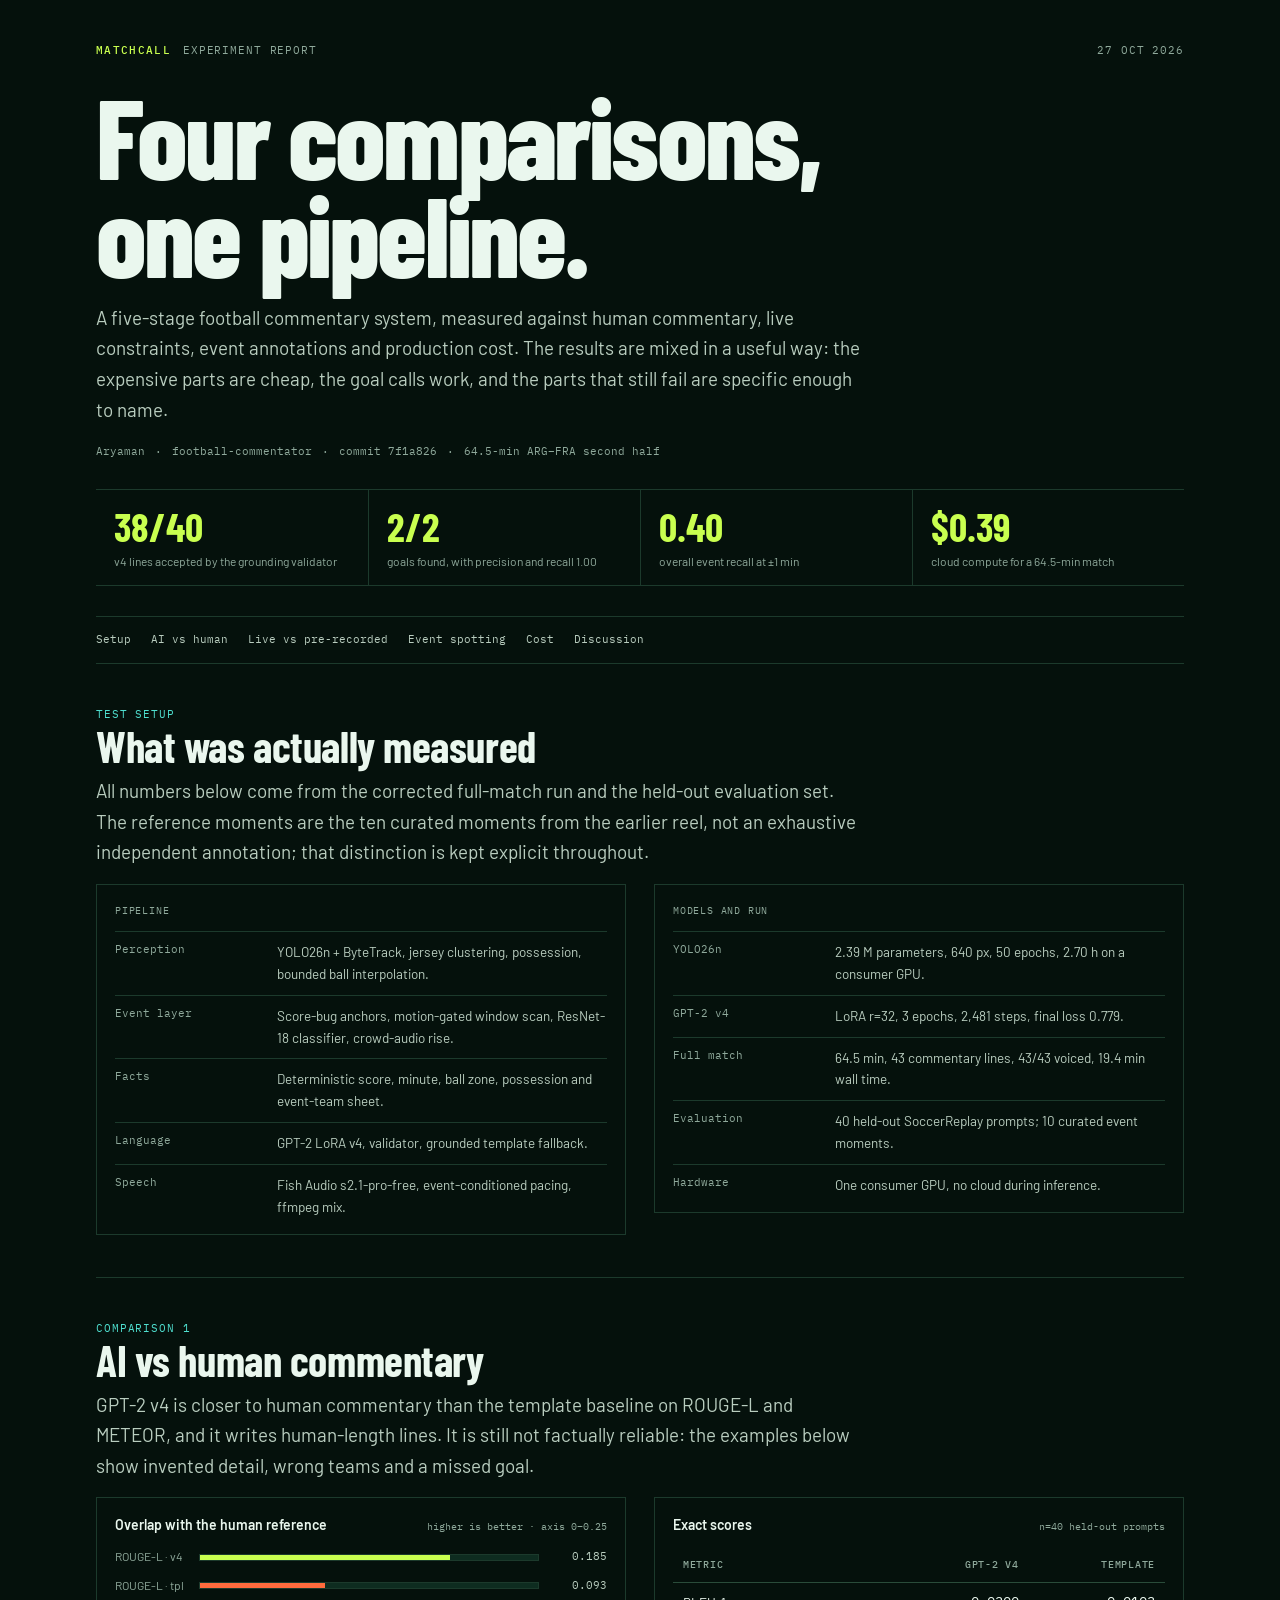
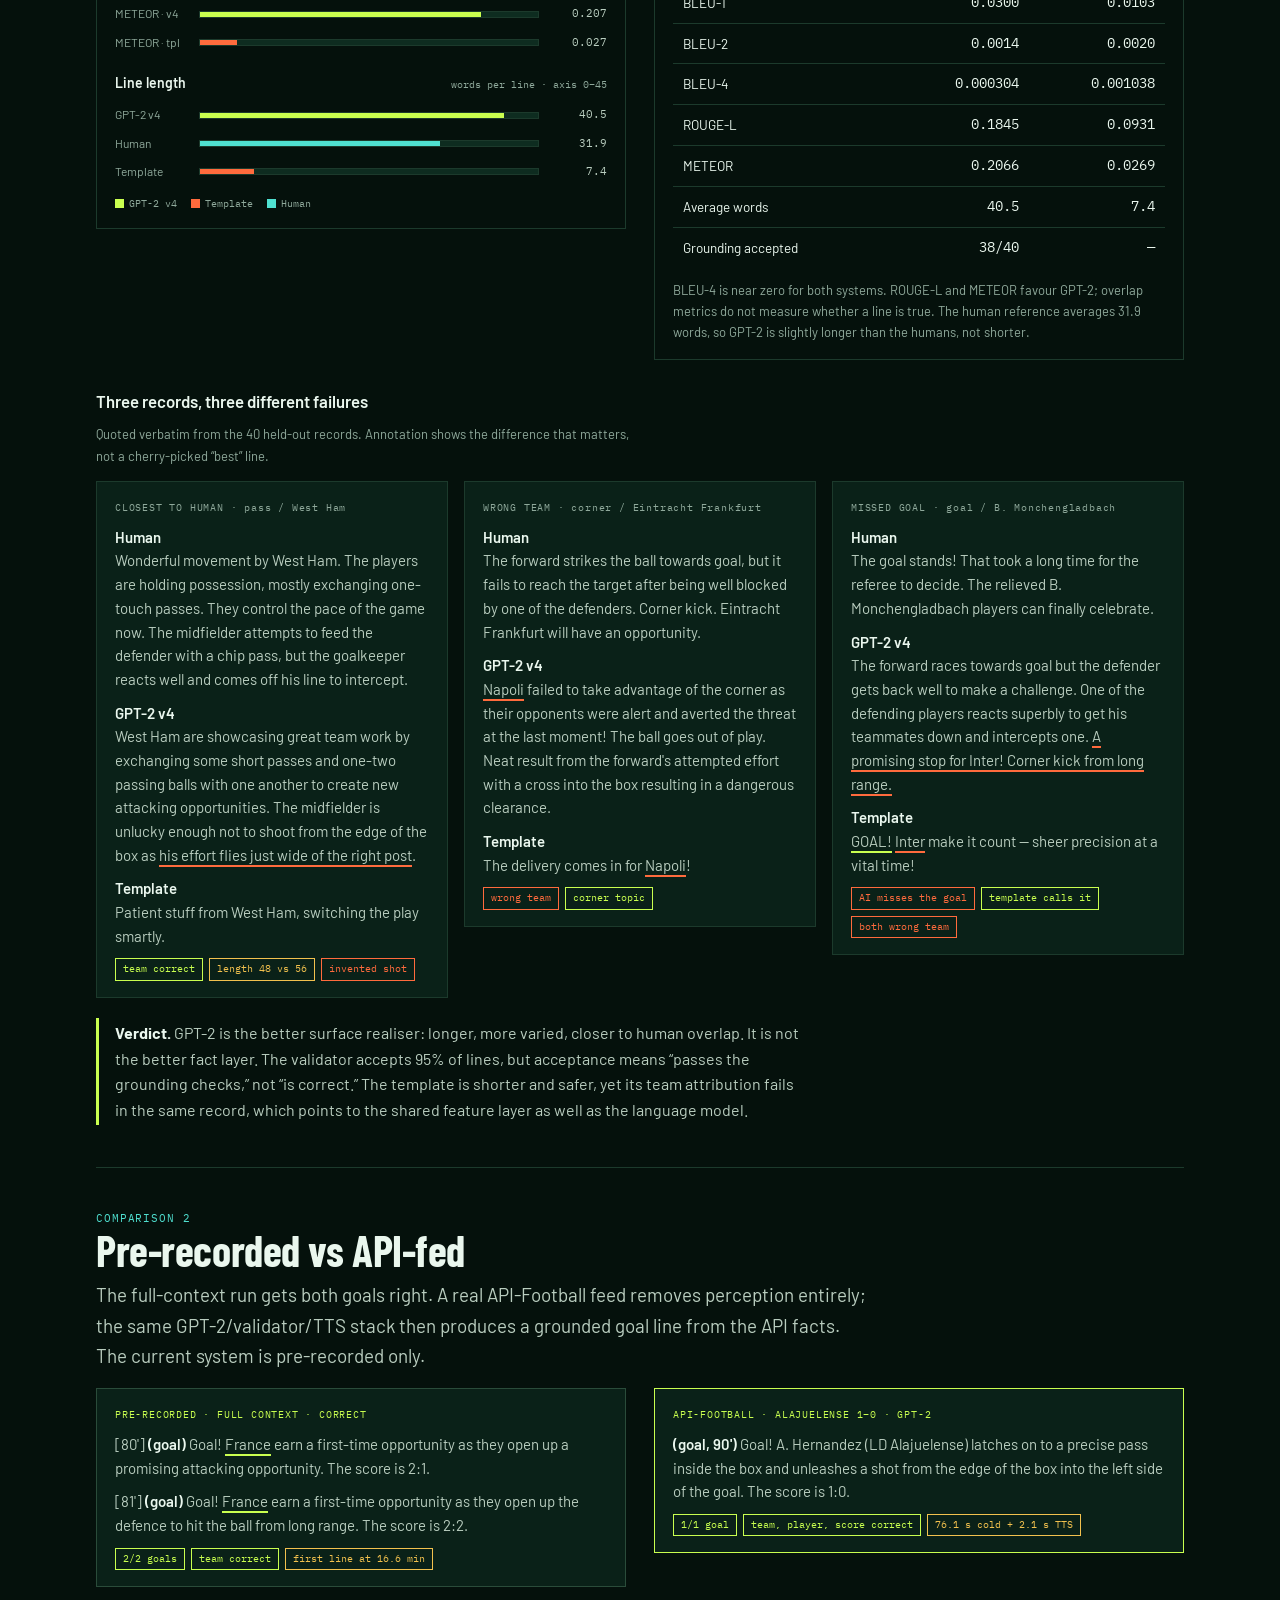
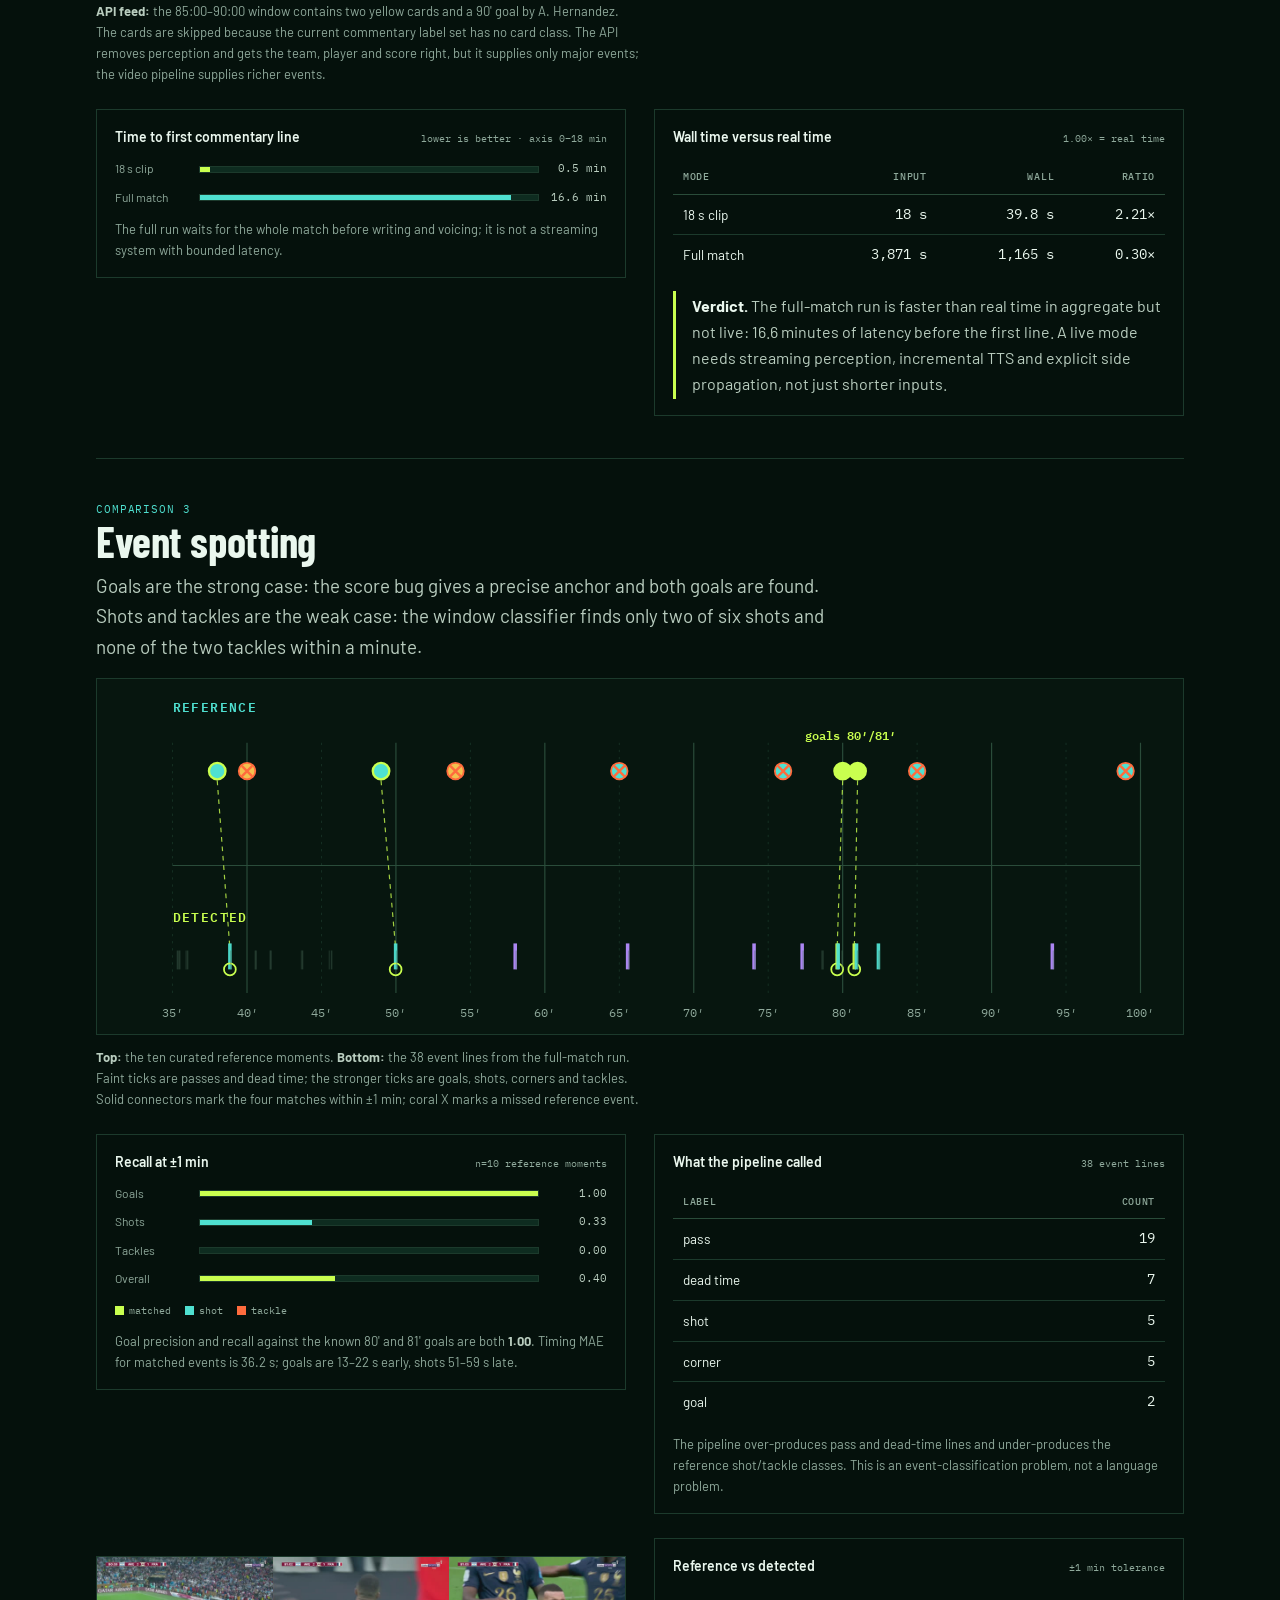
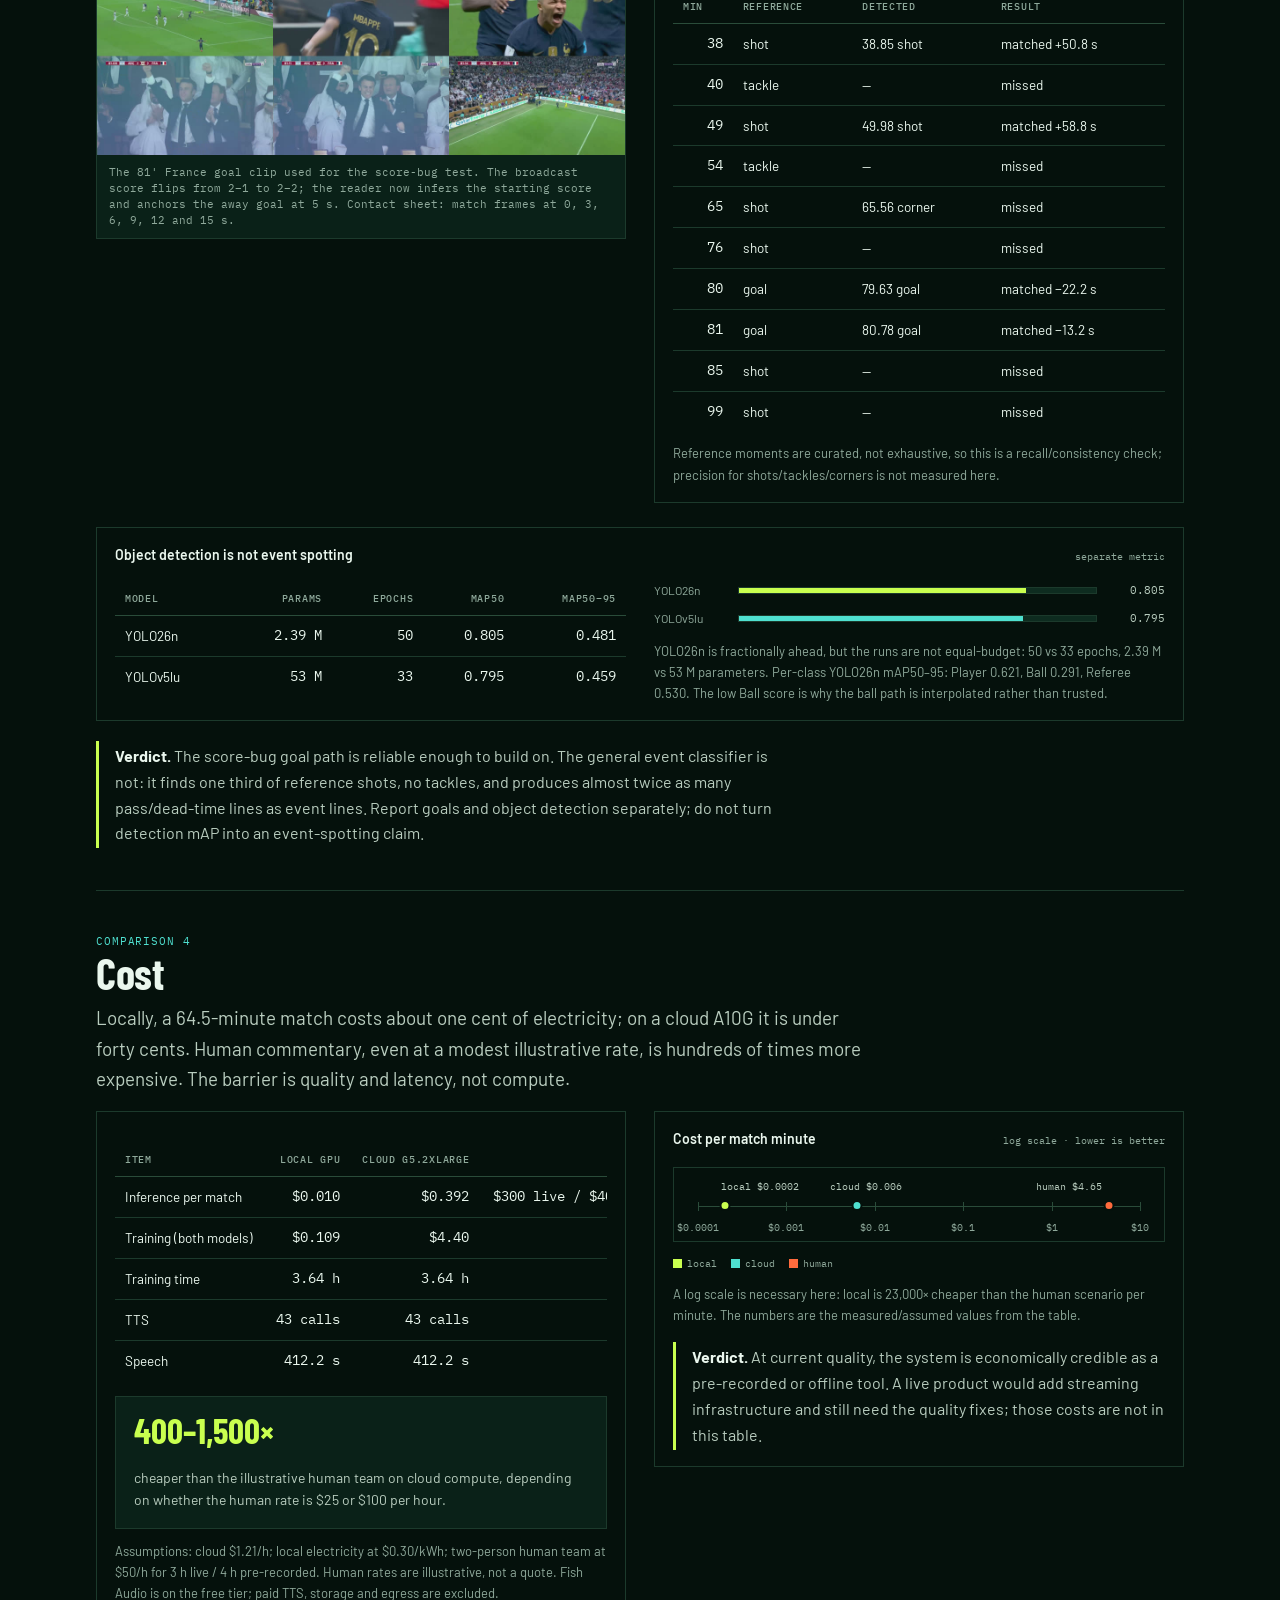
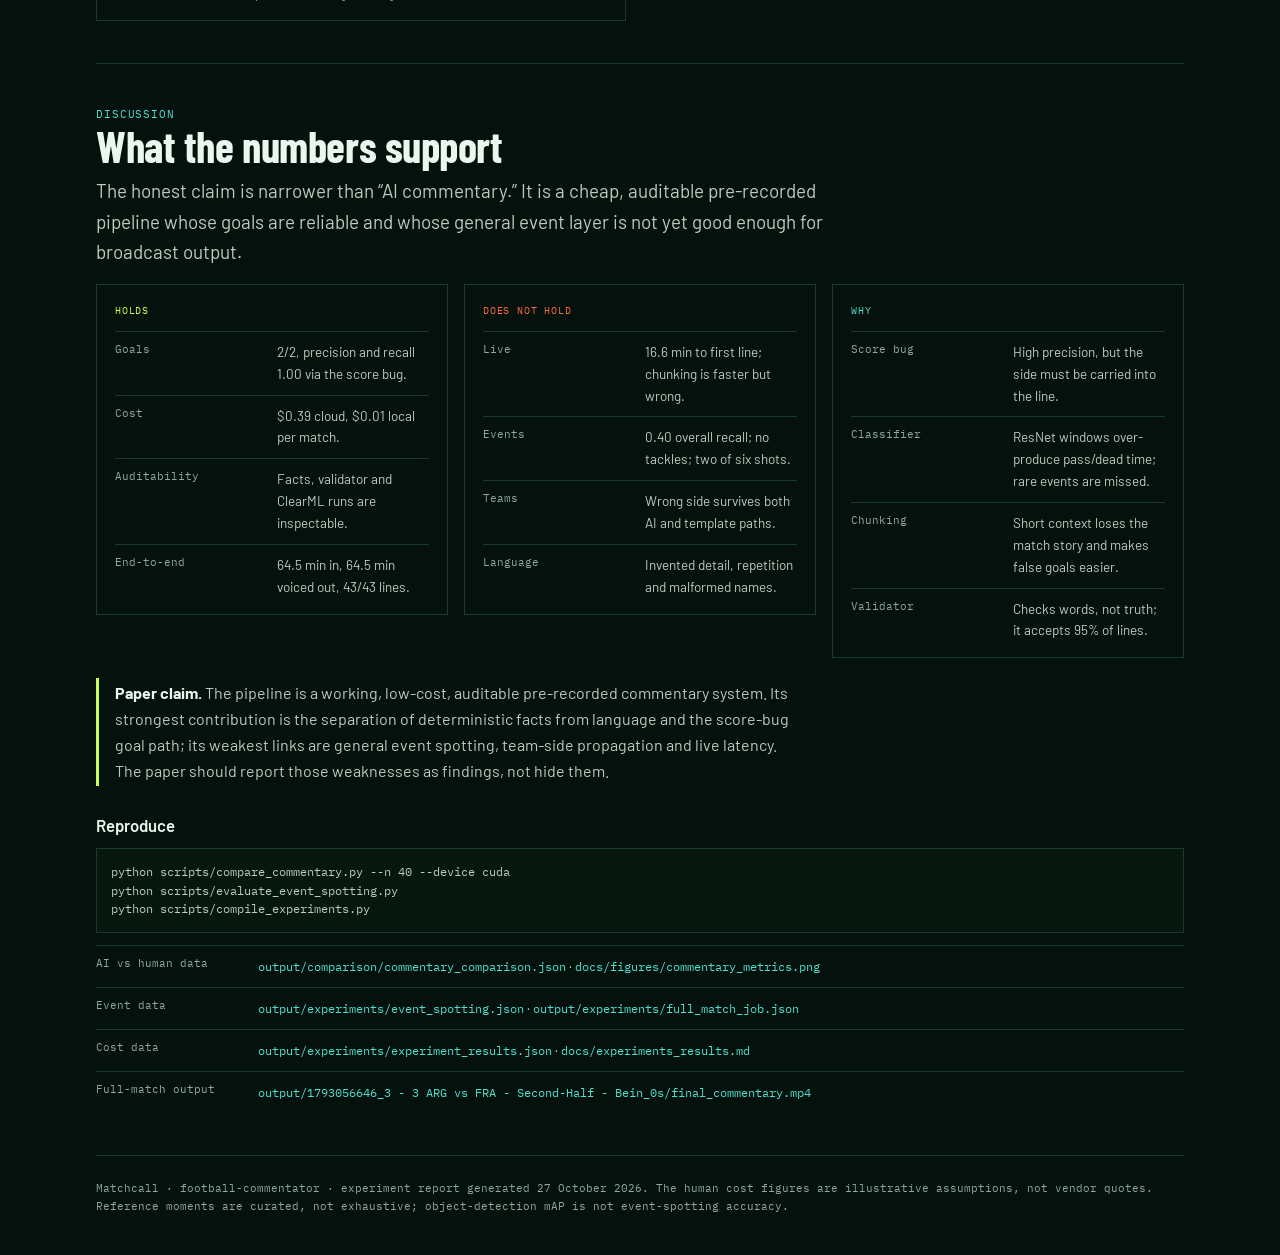
==== commit a8d2bf23: "Remove hardware specifics from the paper and reports Replace RTX 2050, 4 GB VRAM and laptop power de" ====
--- a/docs/matchcall_experiments.html
+++ b/docs/matchcall_experiments.html
@@ -241,11 +241,11 @@
     <div class="panel plain">
       <div class="kicker">MODELS AND RUN</div>
       <div class="small-list">
-        <div><span class="k">YOLO26n</span><span class="v">2.39 M parameters, 640 px, 50 epochs, 2.70 h on an RTX 2050 4 GB.</span></div>
+        <div><span class="k">YOLO26n</span><span class="v">2.39 M parameters, 640 px, 50 epochs, 2.70 h on a consumer GPU.</span></div>
         <div><span class="k">GPT-2 v4</span><span class="v">LoRA r=32, 3 epochs, 2,481 steps, final loss 0.779.</span></div>
         <div><span class="k">Full match</span><span class="v">64.5 min, 43 commentary lines, 43/43 voiced, 19.4 min wall time.</span></div>
-        <div><span class="k">Evaluation</span><span class="v">40 held-out SoccerReplay prompts; 10 curated event moments; one 5-min causal chunk.</span></div>
-        <div><span class="k">Hardware</span><span class="v">One consumer GPU, one laptop, no cloud during inference.</span></div>
+        <div><span class="k">Evaluation</span><span class="v">40 held-out SoccerReplay prompts; 10 curated event moments.</span></div>
+        <div><span class="k">Hardware</span><span class="v">One consumer GPU, no cloud during inference.</span></div>
       </div>
     </div>
   </div>
@@ -342,45 +342,42 @@
   <div class="section-head">
     <div>
       <div class="section-tag">Comparison 2</div>
-      <h2>Live vs pre-recorded</h2>
-      <p class="lead">The full-context run gets both goals right. A 5-minute causal chunk is faster
-        to first line, but it attributes both goals to the home side and invents an earlier goal.
-        The current system is pre-recorded only; chunking alone does not make it live.</p>
+      <h2>Pre-recorded vs API-fed</h2>
+      <p class="lead">The full-context run gets both goals right. A real API-Football feed removes
+        perception entirely; the same GPT-2/validator/TTS stack then produces a grounded goal line
+        from the API facts. The current system is pre-recorded only.</p>
     </div>
   </div>
 
   <div class="grid2">
     <div class="panel" style="border-color:var(--line2)">
       <div class="kicker" style="color:var(--lime)">PRE-RECORDED · FULL CONTEXT · CORRECT</div>
-      <div class="quote">[44:18] <strong>(goal)</strong> GOAL! <mark class="good">France</mark> make it count — sheer precision at a vital time!</div>
-      <div class="quote">[45:27] <strong>(goal)</strong> IT'S A GOAL! Clinical from <mark class="good">France</mark> — the keeper had no chance!</div>
+      <div class="quote">[80'] <strong>(goal)</strong> Goal! <mark class="good">France</mark> earn a first-time opportunity as they open up a promising attacking opportunity. The score is 2:1.</div>
+      <div class="quote">[81'] <strong>(goal)</strong> Goal! <mark class="good">France</mark> earn a first-time opportunity as they open up the defence to hit the ball from long range. The score is 2:2.</div>
       <div class="tag-row"><span class="tag good">2/2 goals</span><span class="tag good">team correct</span><span class="tag warn">first line at 16.6 min</span></div>
     </div>
-    <div class="panel" style="border-color:var(--coral)">
-      <div class="kicker" style="color:var(--coral)">LIVE-LIKE · 5-MIN CHUNK · WRONG</div>
-      <div class="quote">[02:01] <strong>(goal)</strong> GOAL! <mark class="bad">Argentina</mark> make it count — sheer precision at a vital time!</div>
-      <div class="quote">[04:05] <strong>(goal)</strong> IT'S A GOAL! Clinical from <mark class="bad">Argentina</mark> — the keeper had no chance!</div>
-      <div class="tag-row"><span class="tag bad">wrong side</span><span class="tag bad">false early goal</span><span class="tag good">first line at 4.8 min</span></div>
-    </div>
-  </div>
-
-  <div class="note" style="margin-top:14px"><strong>Ground truth from the score-bug reader:</strong>
-    the two anchors in the chunk are <code>away 44:33</code> and <code>away 45:42</code>; the
-    broadcast score flips 2–1 to 2–2. The chunk's generated lines still say Argentina. The side is
-    lost between the anchor and the realised line, and the event classifier also promotes an
-    earlier passage to a goal. This is why “faster” is not the same as “live.”</div>
+    <div class="panel" style="border-color:var(--lime)">
+      <div class="kicker" style="color:var(--lime)">API-FOOTBALL · ALAJUELENSE 1–0 · GPT-2</div>
+      <div class="quote"><strong>(goal, 90')</strong> Goal! A. Hernandez (LD Alajuelense) latches on to a precise pass inside the box and unleashes a shot from the edge of the box into the left side of the goal. The score is 1:0.</div>
+      <div class="tag-row"><span class="tag good">1/1 goal</span><span class="tag good">team, player, score correct</span><span class="tag warn">76.1 s cold + 2.1 s TTS</span></div>
+    </div>
+  </div>
+
+  <div class="note" style="margin-top:14px"><strong>API feed:</strong> the 85:00–90:00 window
+    contains two yellow cards and a 90' goal by A. Hernandez. The cards are skipped because the
+    current commentary label set has no card class. The API removes perception and gets the team,
+    player and score right, but it supplies only major events; the video pipeline supplies richer
+    events.</div>
 
   <div class="grid2" style="margin-top:24px">
     <div class="panel plain">
       <div class="chart-title"><h3>Time to first commentary line</h3><span class="chart-note">lower is better · axis 0–18 min</span></div>
       <div class="bars" aria-label="Time to first line">
         <div class="bar-line"><span class="bar-label">18 s clip</span><div class="bar-track"><span class="bar-fill" style="width:3%"></span></div><span class="bar-value">0.5 min</span></div>
-        <div class="bar-line"><span class="bar-label">5 min chunk</span><div class="bar-track"><span class="bar-fill tpl" style="width:27%"></span></div><span class="bar-value">4.8 min</span></div>
         <div class="bar-line"><span class="bar-label">Full match</span><div class="bar-track"><span class="bar-fill sky" style="width:92%"></span></div><span class="bar-value">16.6 min</span></div>
       </div>
-      <p class="note">The chunk is faster because it sees less. The full run waits for the whole
-        match before writing and voicing; the chunk still processes a whole 5-minute block before
-        the first line. Neither is a streaming system with bounded latency.</p>
+      <p class="note">The full run waits for the whole match before writing and voicing; it is not
+        a streaming system with bounded latency.</p>
     </div>
     <div class="panel plain">
       <div class="chart-title"><h3>Wall time versus real time</h3><span class="chart-note">1.00× = real time</span></div>
@@ -389,15 +386,14 @@
           <thead><tr><th>Mode</th><th class="num">Input</th><th class="num">Wall</th><th class="num">Ratio</th></tr></thead>
           <tbody>
             <tr><td>18 s clip</td><td class="num">18 s</td><td class="num">39.8 s</td><td class="num">2.21×</td></tr>
-            <tr><td>5-min chunk</td><td class="num">300 s</td><td class="num">311.8 s</td><td class="num">1.04×</td></tr>
             <tr><td>Full match</td><td class="num">3,871 s</td><td class="num">1,165 s</td><td class="num">0.30×</td></tr>
           </tbody>
         </table>
       </div>
       <div class="verdict" style="margin-top:16px"><p><strong>Verdict.</strong> The full-match run is
         faster than real time in aggregate but not live: 16.6 minutes of latency before the first
-        line. The causal chunk is nearly real time but factually wrong. A live mode needs streaming
-        perception, incremental TTS and explicit side propagation, not just shorter inputs.</p></div>
+        line. A live mode needs streaming perception, incremental TTS and explicit side propagation,
+        not just shorter inputs.</p></div>
     </div>
   </div>
 </section>
@@ -524,7 +520,7 @@
     <div>
       <div class="section-tag">Comparison 4</div>
       <h2>Cost</h2>
-      <p class="lead">On this laptop, a 64.5-minute match costs about one cent of electricity;
+      <p class="lead">Locally, a 64.5-minute match costs about one cent of electricity;
         on a cloud A10G it is under forty cents. Human commentary, even at a modest illustrative
         rate, is hundreds of times more expensive. The barrier is quality and latency, not compute.</p>
     </div>
@@ -534,7 +530,7 @@
     <div class="panel plain">
       <div class="table-wrap wide">
         <table>
-          <thead><tr><th>Item</th><th class="num">Local RTX 2050</th><th class="num">Cloud g5.2xlarge</th><th class="num">Human team</th></tr></thead>
+          <thead><tr><th>Item</th><th class="num">Local GPU</th><th class="num">Cloud g5.2xlarge</th><th class="num">Human team</th></tr></thead>
           <tbody>
             <tr><td>Inference per match</td><td class="num">$0.010</td><td class="num">$0.392</td><td class="num">$300 live / $400 pre-recorded</td></tr>
             <tr><td>Training (both models)</td><td class="num">$0.109</td><td class="num">$4.40</td><td class="num">—</td></tr>
@@ -546,7 +542,7 @@
       </div>
       <div class="callout"><b>400–1,500×</b><span>cheaper than the illustrative human team on cloud
         compute, depending on whether the human rate is $25 or $100 per hour.</span></div>
-      <p class="note">Assumptions: cloud $1.21/h; local 100 W at $0.30/kWh; two-person human team
+      <p class="note">Assumptions: cloud $1.21/h; local electricity at $0.30/kWh; two-person human team
         at $50/h for 3 h live / 4 h pre-recorded. Human rates are illustrative, not a quote.
         Fish Audio is on the free tier; paid TTS, storage and egress are excluded.</p>
     </div>
